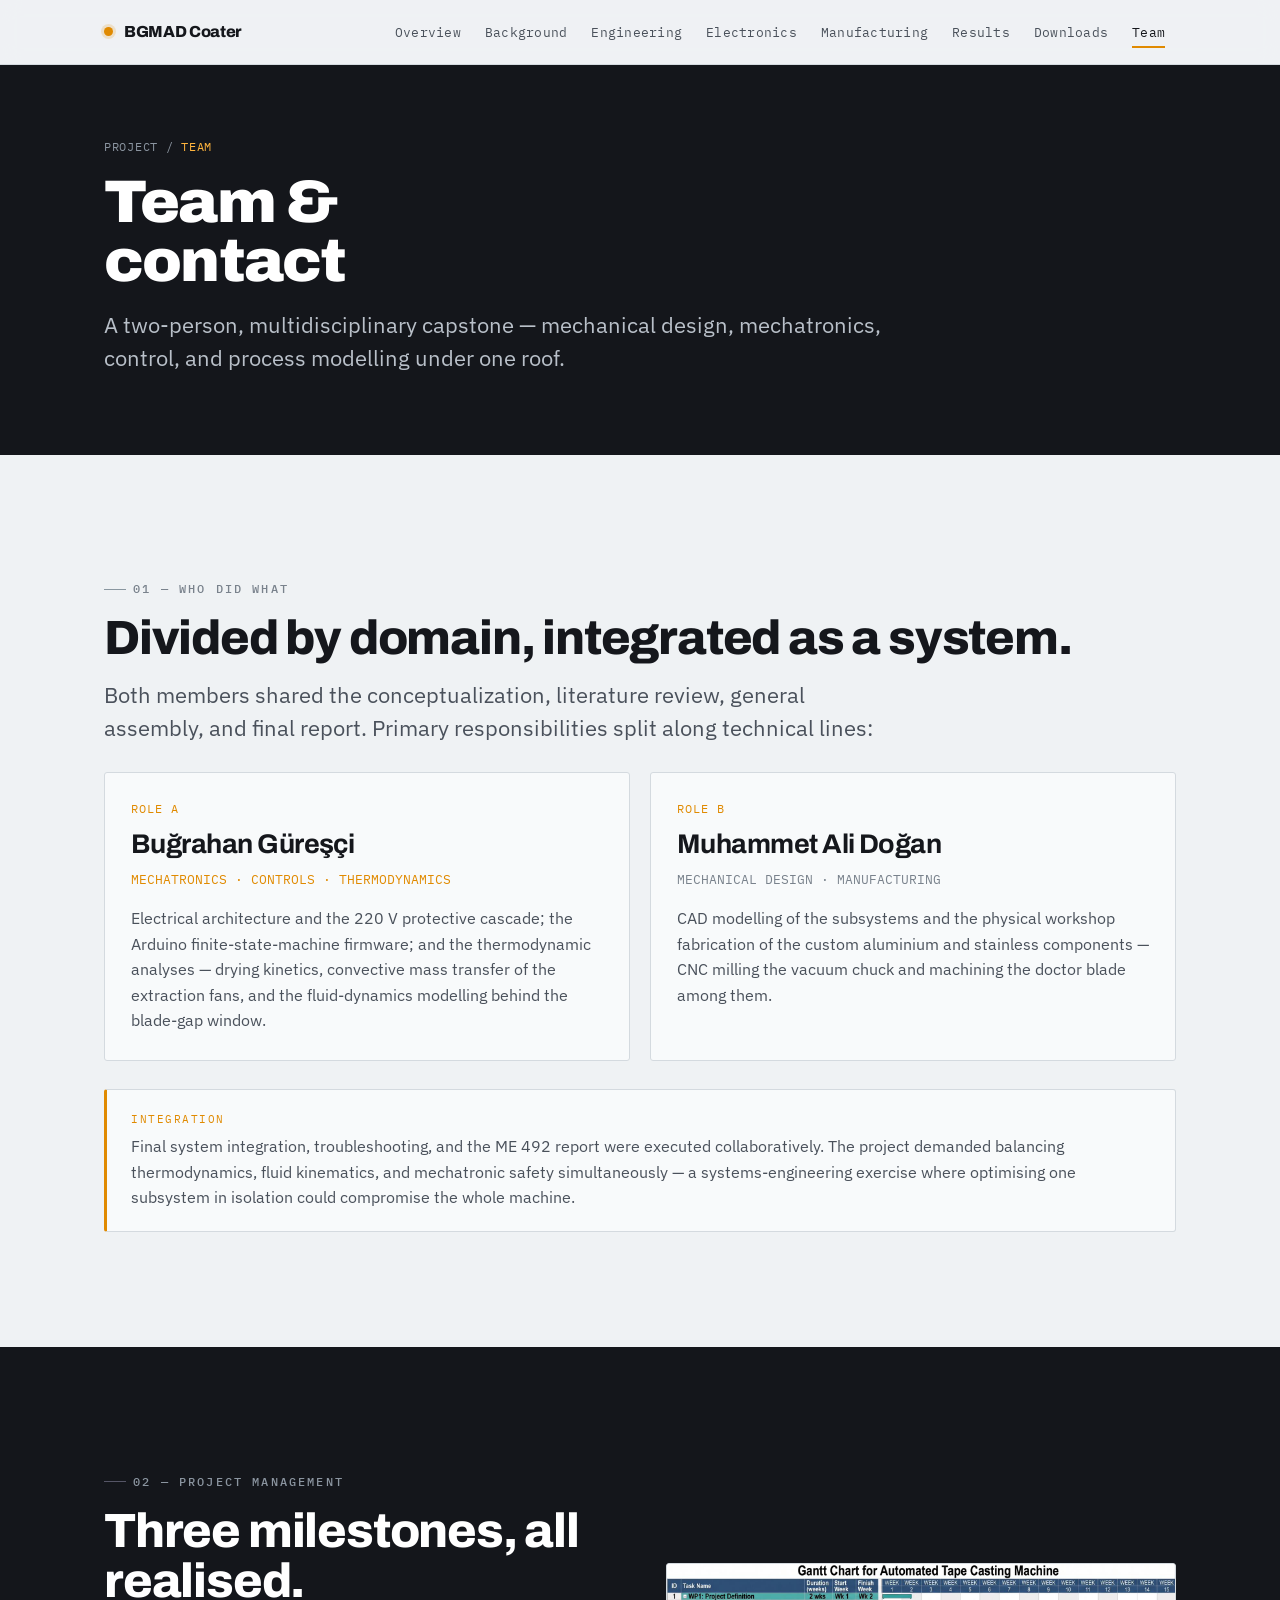
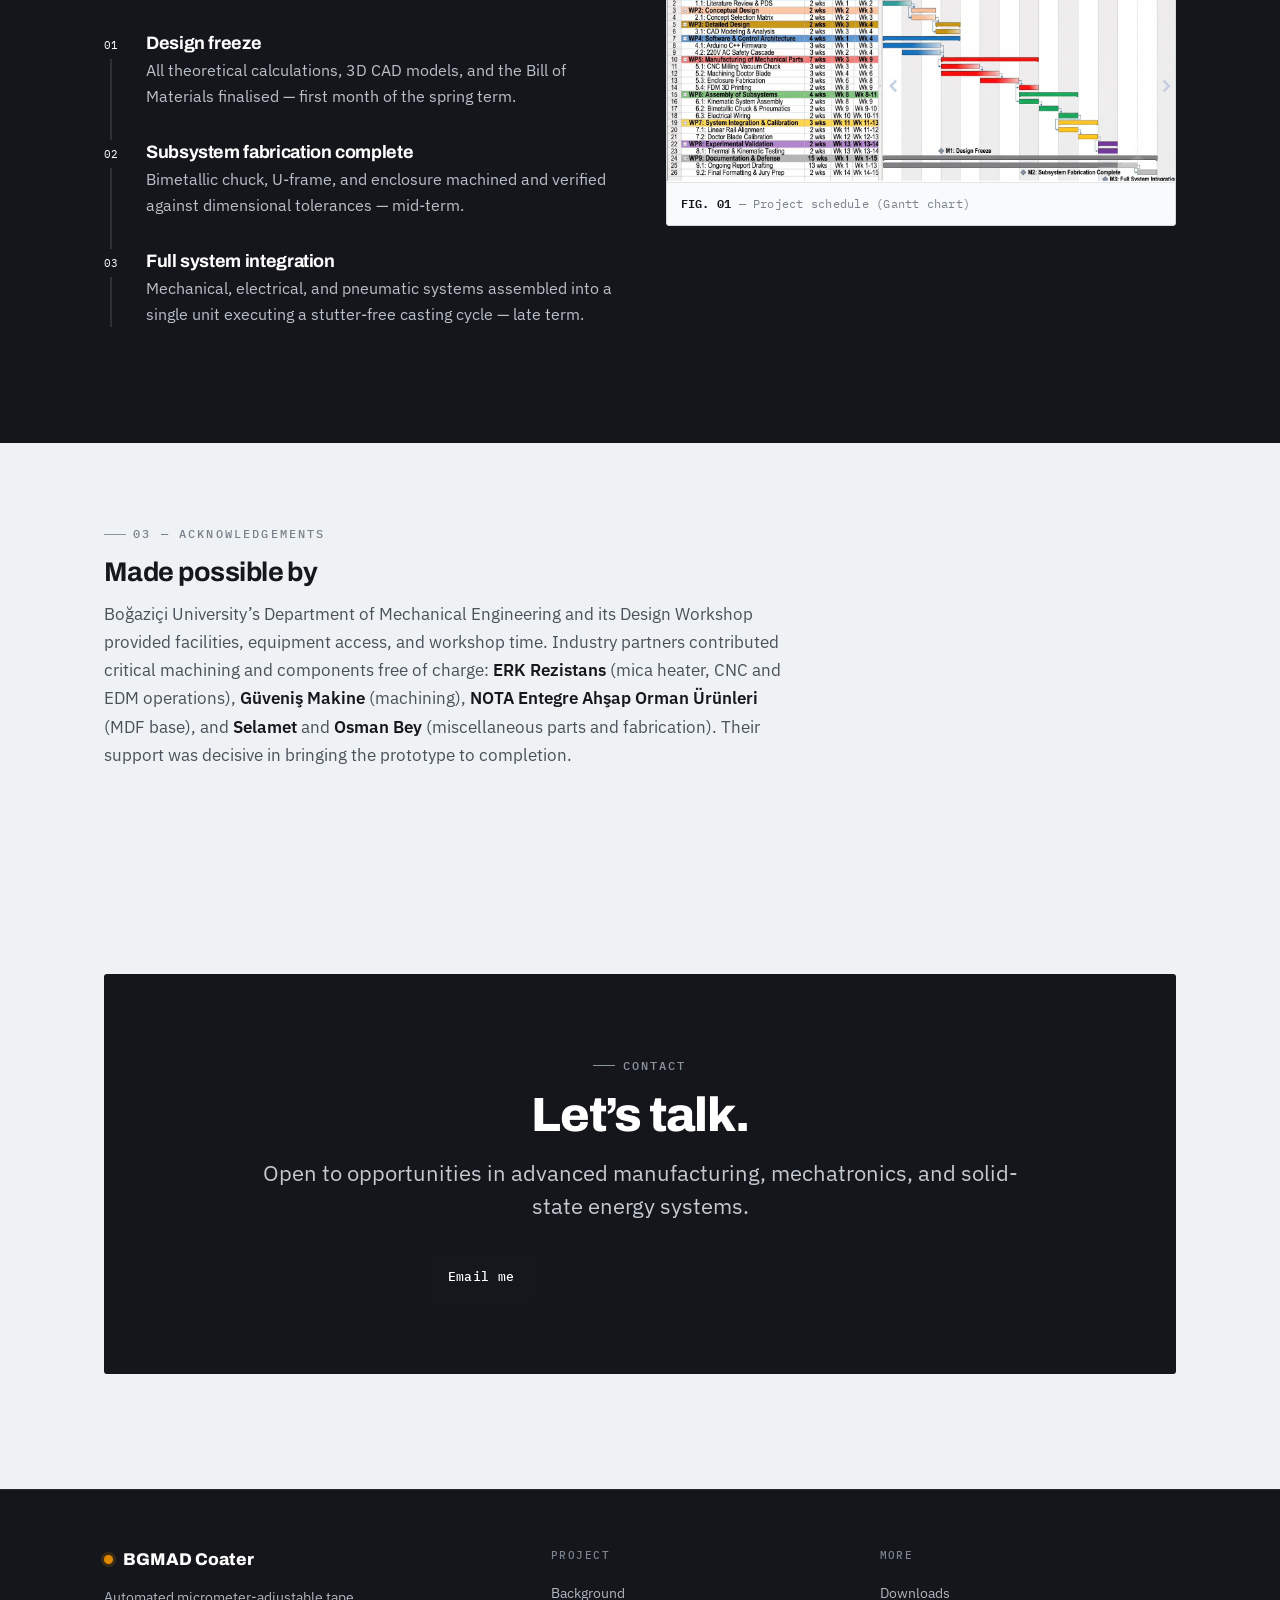
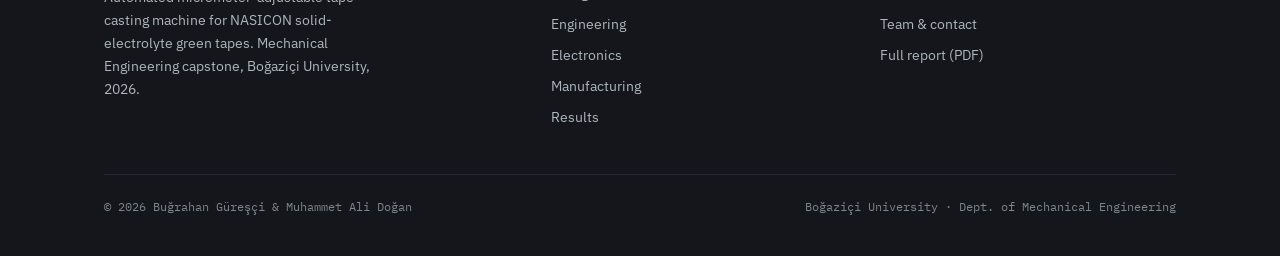
==== about.html @ f6181ac0 "Add files via upload" ====
<!DOCTYPE html>
<html lang="en">
<head>
<meta charset="UTF-8">
<meta name="viewport" content="width=device-width,initial-scale=1">
<title>Team &amp; Contact — BGMAD Tape Casting Machine</title>
<meta name="description" content="The team behind the automated tape casting machine, individual contributions, project management, acknowledgements, and contact details.">
<link rel="icon" type="image/png" href="favicon.png">
<link rel="stylesheet" href="style.css">
</head>
<body>

<header class="masthead">
  <div class="masthead__in">
    <a class="brand" href="index.html"><span class="brand__tag"></span>BGMAD&nbsp;Coater</a>
    <button class="navtoggle" aria-label="Menu" onclick="document.getElementById('nav').classList.toggle('open')">≡</button>
    <nav class="nav" id="nav">
      <a href="index.html">Overview</a>
      <a href="background.html">Background</a>
      <a href="engineering.html">Engineering</a>
      <a href="electronics.html">Electronics</a>
      <a href="manufacturing.html">Manufacturing</a>
      <a href="results.html">Results</a>
      <a href="resources.html">Downloads</a>
      <a href="about.html" class="active">Team</a>
    </nav>
  </div>
</header>

<section class="pagehead">
  <div class="wrap">
    <div class="crumb">PROJECT / <span class="signal">TEAM</span></div>
    <h1 class="display">Team &amp;<br>contact</h1>
    <p class="lead">A two-person, multidisciplinary capstone — mechanical design, mechatronics, control, and process modelling under one roof.</p>
  </div>
</section>

<!-- ROLES -->
<section class="section">
  <div class="wrap">
    <span class="eyebrow">01 — Who did what</span>
    <h2 class="mt-s">Divided by domain, integrated as a system.</h2>
    <p class="lead mt-s">Both members shared the conceptualization, literature review, general assembly, and final report. Primary responsibilities split along technical lines:</p>
    <div class="grid grid-2 mt-m">
      <div class="card">
        <span class="card__idx">ROLE A</span>
        <h3>Buğrahan Güreşçi</h3>
        <p class="mono" style="font-size:13px;color:var(--signal);margin:0 0 6px">MECHATRONICS · CONTROLS · THERMODYNAMICS</p>
        <p>Electrical architecture and the 220 V protective cascade; the Arduino finite-state-machine firmware; and the thermodynamic analyses — drying kinetics, convective mass transfer of the extraction fans, and the fluid-dynamics modelling behind the blade-gap window.</p>
      </div>
      <div class="card">
        <span class="card__idx">ROLE B</span>
        <h3>Muhammet Ali Doğan</h3>
        <p class="mono" style="font-size:13px;color:var(--ink-3);margin:0 0 6px">MECHANICAL DESIGN · MANUFACTURING</p>
        <p>CAD modelling of the subsystems and the physical workshop fabrication of the custom aluminium and stainless components — CNC milling the vacuum chuck and machining the doctor blade among them.</p>
      </div>
    </div>
    <div class="callout mt-m">
      <div class="callout__k">Integration</div>
      <p>Final system integration, troubleshooting, and the ME 492 report were executed collaboratively. The project demanded balancing thermodynamics, fluid kinematics, and mechatronic safety simultaneously — a systems-engineering exercise where optimising one subsystem in isolation could compromise the whole machine.</p>
    </div>
  </div>
</section>

<!-- PROJECT MANAGEMENT -->
<section class="section dark">
  <div class="wrap">
    <div class="split">
      <div>
        <span class="eyebrow">02 — Project management</span>
        <h2 class="mt-s" style="color:#fff">Three milestones, all realised.</h2>
        <div class="steps mt-m" style="border-color:var(--line-d)">
          <div class="step">
            <h4 style="color:#fff">Design freeze</h4>
            <p style="color:#B9C0C9">All theoretical calculations, 3D CAD models, and the Bill of Materials finalised — first month of the spring term.</p>
          </div>
          <div class="step">
            <h4 style="color:#fff">Subsystem fabrication complete</h4>
            <p style="color:#B9C0C9">Bimetallic chuck, U-frame, and enclosure machined and verified against dimensional tolerances — mid-term.</p>
          </div>
          <div class="step">
            <h4 style="color:#fff">Full system integration</h4>
            <p style="color:#B9C0C9">Mechanical, electrical, and pneumatic systems assembled into a single unit executing a stutter-free casting cycle — late term.</p>
          </div>
        </div>
      </div>
      <div class="figure">
        <img src="Gant_chart.png" alt="Project Gantt chart">
        <div class="figure__cap"><b>FIG. 01</b> — Project schedule (Gantt chart)</div>
      </div>
    </div>
  </div>
</section>

<!-- ACKNOWLEDGEMENTS -->
<section class="section--tight">
  <div class="wrap">
    <span class="eyebrow">03 — Acknowledgements</span>
    <h3 class="mt-s">Made possible by</h3>
    <div class="prose mt-s">
      <p>Boğaziçi University’s Department of Mechanical Engineering and its Design Workshop provided facilities, equipment access, and workshop time. Industry partners contributed critical machining and components free of charge: <strong>ERK Rezistans</strong> (mica heater, CNC and EDM operations), <strong>Güveniş Makine</strong> (machining), <strong>NOTA Entegre Ahşap Orman Ürünleri</strong> (MDF base), and <strong>Selamet</strong> and <strong>Osman Bey</strong> (miscellaneous parts and fabrication). Their support was decisive in bringing the prototype to completion.</p>
    </div>
  </div>
</section>

<!-- CONTACT -->
<section class="section">
  <div class="wrap">
    <div class="cta">
      <span class="eyebrow" style="justify-content:center;color:#8B95A0">Contact</span>
      <h2 class="mt-s">Let’s talk.</h2>
      <p class="lead">Open to opportunities in advanced manufacturing, mechatronics, and solid-state energy systems.</p>
      <!-- REPLACE the href values below with your real email, LinkedIn and CV link. -->
      <div class="btnrow">
        <a class="btn" href="mailto:your.email@example.com">Email me</a>
        <a class="btn btn--ghost" href="#" target="_blank" rel="noopener">LinkedIn</a>
        <a class="btn btn--ghost" href="#" target="_blank" rel="noopener">Download CV (PDF)</a>
      </div>
    </div>
  </div>
</section>

<footer class="foot">
  <div class="wrap">
    <div class="foot__grid">
      <div>
        <div class="foot__brand"><span class="brand__tag"></span>BGMAD Coater</div>
        <p style="max-width:34ch;margin:0">Automated micrometer-adjustable tape casting machine for NASICON solid-electrolyte green tapes. Mechanical Engineering capstone, Boğaziçi University, 2026.</p>
      </div>
      <div>
        <h5>Project</h5>
        <a href="background.html">Background</a>
        <a href="engineering.html">Engineering</a>
        <a href="electronics.html">Electronics</a>
        <a href="manufacturing.html">Manufacturing</a>
        <a href="results.html">Results</a>
      </div>
      <div>
        <h5>More</h5>
        <a href="resources.html">Downloads</a>
        <a href="about.html">Team &amp; contact</a>
        <a href="ME492_Report_Group17.pdf" target="_blank" rel="noopener">Full report (PDF)</a>
      </div>
    </div>
    <div class="foot__bar">
      <span>© 2026 Buğrahan Güreşçi &amp; Muhammet Ali Doğan</span>
      <span>Boğaziçi University · Dept. of Mechanical Engineering</span>
    </div>
  </div>
</footer>

</body>
</html>
---- style.css ----
/* =========================================================================
   BGMAD Tape Casting Machine — portfolio site
   Design identity: precision-instrument / metrology
   Graphite + technical white, engineering dimension-line annotation system,
   single amber "readout" signal reserved for live measurement values.
   ========================================================================= */

/* ---- Fonts ------------------------------------------------------------- */
@import url('https://fonts.googleapis.com/css2?family=Archivo:wght@400;500;600;700;800;900&family=IBM+Plex+Mono:wght@400;500;600&family=IBM+Plex+Sans:wght@400;500;600;700&display=swap');

/* ---- Tokens ------------------------------------------------------------ */
:root{
  --paper:#EFF2F4;
  --paper-2:#F8FAFB;
  --ink:#15171C;
  --ink-2:#4A515B;
  --ink-3:#79828C;
  --panel:#14161B;
  --panel-2:#1B1E25;
  --panel-3:#242833;
  --line:#D4DADF;
  --line-2:#E2E7EA;
  --line-d:rgba(255,255,255,.11);
  --line-d2:rgba(255,255,255,.06);
  --steel:#8A97A0;
  --signal:#E08A00;      /* amber readout on light */
  --signal-d:#FFB43D;    /* amber readout on dark  */
  --ok:#2F8F5B;

  --maxw:1200px;
  --gut:clamp(20px,5vw,64px);

  --f-display:'Archivo',system-ui,sans-serif;
  --f-body:'IBM Plex Sans',system-ui,sans-serif;
  --f-mono:'IBM Plex Mono',ui-monospace,monospace;

  --r:3px;               /* deliberately tight radius — instrument, not app */
}

*{box-sizing:border-box}
html{scroll-behavior:smooth}
body{
  margin:0;background:var(--paper);color:var(--ink);
  font-family:var(--f-body);font-size:17px;line-height:1.65;
  -webkit-font-smoothing:antialiased;text-rendering:optimizeLegibility;
}
img{max-width:100%;display:block}
a{color:inherit;text-decoration:none}

/* ---- Layout helpers ---------------------------------------------------- */
.wrap{max-width:var(--maxw);margin:0 auto;padding:0 var(--gut)}
.section{padding:clamp(56px,9vw,120px) 0}
.section--tight{padding:clamp(40px,6vw,72px) 0}
.dark{background:var(--panel);color:#EDEFF2}
.dark .lead,.dark p{color:#C3C9D1}

/* ---- Mono utility bits ------------------------------------------------- */
.mono{font-family:var(--f-mono)}
.eyebrow{
  font-family:var(--f-mono);font-size:12px;font-weight:500;
  letter-spacing:.18em;text-transform:uppercase;color:var(--ink-3);
  display:inline-flex;align-items:center;gap:.6em;
}
.eyebrow::before{
  content:"";width:22px;height:1px;background:var(--steel);display:inline-block;
}
.dark .eyebrow{color:#8B95A0}
.dark .eyebrow::before{background:#556}
.signal{color:var(--signal)}
.dark .signal{color:var(--signal-d)}

/* ---- Type scale -------------------------------------------------------- */
h1,h2,h3,h4{font-family:var(--f-display);font-weight:800;line-height:1.05;
  letter-spacing:-.02em;margin:0}
.display{
  font-family:var(--f-display);font-weight:900;
  font-size:clamp(40px,7.2vw,88px);line-height:.98;letter-spacing:-.03em;
}
h2{font-size:clamp(28px,4.2vw,48px);letter-spacing:-.025em}
h3{font-size:clamp(20px,2.4vw,27px);font-weight:700;letter-spacing:-.02em}
h4{font-size:18px;font-weight:700}
.lead{font-size:clamp(18px,2.1vw,22px);line-height:1.5;color:var(--ink-2);
  font-weight:400;max-width:60ch}
p{margin:0 0 1.1em}
.prose{max-width:68ch}
.prose p{color:var(--ink-2)}
.prose strong{color:var(--ink);font-weight:600}

/* ---- Header ------------------------------------------------------------ */
.masthead{position:sticky;top:0;z-index:50;background:rgba(239,242,244,.86);
  backdrop-filter:blur(10px);border-bottom:1px solid var(--line)}
.masthead__in{display:flex;align-items:center;gap:24px;
  height:64px;max-width:var(--maxw);margin:0 auto;padding:0 var(--gut)}
.brand{display:flex;align-items:center;gap:11px;font-family:var(--f-display);
  font-weight:800;letter-spacing:-.02em;font-size:16px;white-space:nowrap}
.brand__tag{width:9px;height:9px;background:var(--signal);border-radius:50%;
  box-shadow:0 0 0 3px rgba(224,138,0,.18)}
.nav{display:flex;gap:2px;margin-left:auto;flex-wrap:wrap}
.nav a{font-family:var(--f-mono);font-size:12.5px;letter-spacing:.02em;
  color:var(--ink-2);padding:8px 11px;border-radius:var(--r);position:relative}
.nav a:hover{color:var(--ink);background:rgba(0,0,0,.04)}
.nav a.active{color:var(--ink)}
.nav a.active::after{content:"";position:absolute;left:11px;right:11px;bottom:2px;
  height:2px;background:var(--signal)}
.navtoggle{display:none;margin-left:auto;background:none;border:1px solid var(--line);
  border-radius:var(--r);width:40px;height:38px;cursor:pointer;color:var(--ink);
  font-size:18px;align-items:center;justify-content:center}

/* ---- Buttons ----------------------------------------------------------- */
.btn{display:inline-flex;align-items:center;gap:.6em;font-family:var(--f-mono);
  font-size:13px;font-weight:500;letter-spacing:.03em;padding:13px 20px;
  border-radius:var(--r);border:1px solid var(--ink);background:var(--ink);
  color:#fff;cursor:pointer;transition:transform .12s ease,background .2s}
.btn:hover{background:#000;transform:translateY(-1px)}
.btn--ghost{background:transparent;color:var(--ink)}
.btn--ghost:hover{background:rgba(0,0,0,.05)}
.dark .btn{background:#fff;color:var(--ink);border-color:#fff}
.dark .btn:hover{background:#e9edf0}
.dark .btn--ghost{background:transparent;color:#fff;border-color:var(--line-d)}
.dark .btn--ghost:hover{background:rgba(255,255,255,.08)}
.btn__arrow{font-size:15px;transition:transform .15s}
.btn:hover .btn__arrow{transform:translateX(3px)}
.btnrow{display:flex;gap:12px;flex-wrap:wrap;align-items:center}

/* ---- Hero -------------------------------------------------------------- */
.hero{background:var(--panel);color:#EDEFF2;position:relative;overflow:hidden;
  border-bottom:1px solid var(--panel-3)}
.hero__grid{position:absolute;inset:0;opacity:.5;pointer-events:none;
  background-image:
    linear-gradient(var(--line-d2) 1px,transparent 1px),
    linear-gradient(90deg,var(--line-d2) 1px,transparent 1px);
  background-size:44px 44px;
  mask-image:radial-gradient(120% 90% at 78% 15%,#000 30%,transparent 80%)}
.hero__in{position:relative;max-width:var(--maxw);margin:0 auto;
  padding:clamp(48px,8vw,96px) var(--gut) clamp(40px,6vw,72px);
  display:grid;grid-template-columns:1.15fr .85fr;gap:clamp(24px,4vw,56px);
  align-items:center}
.hero__eyebrow{color:#8B95A0}
.hero h1{color:#fff;margin:18px 0 0}
.hero__sub{font-family:var(--f-mono);color:var(--signal-d);font-size:14px;
  letter-spacing:.04em;margin-top:14px}
.hero .lead{color:#B9C0C9;margin:22px 0 28px}
.hero__figure{position:relative;border:1px solid var(--line-d);border-radius:var(--r);
  overflow:hidden;background:#0f1116}
.hero__figure img{width:100%;height:100%;object-fit:cover;aspect-ratio:4/3}
.hero__figcap{position:absolute;left:0;bottom:0;right:0;
  font-family:var(--f-mono);font-size:11px;letter-spacing:.05em;color:#cfd4da;
  background:linear-gradient(transparent,rgba(10,11,14,.82));
  padding:26px 14px 10px}

/* ---- Spec strip (data plate) ------------------------------------------ */
.specplate{border-top:1px solid var(--panel-3);background:var(--panel-2)}
.specplate__in{max-width:var(--maxw);margin:0 auto;padding:0 var(--gut);
  display:grid;grid-template-columns:repeat(4,1fr)}
.spec{padding:26px 22px;border-left:1px solid var(--line-d)}
.spec:first-child{border-left:none;padding-left:0}
.specplate__in .spec:last-child{padding-right:0}
.spec__k{font-family:var(--f-mono);font-size:11px;letter-spacing:.14em;
  text-transform:uppercase;color:#8B95A0;margin-bottom:9px}
.spec__v{font-family:var(--f-display);font-weight:800;font-size:clamp(22px,2.6vw,30px);
  color:#fff;line-height:1;letter-spacing:-.02em}
.spec__v em{font-style:normal;color:var(--signal-d)}
.spec__u{font-family:var(--f-mono);font-size:12px;color:#9aa3ad;margin-left:3px}

/* ---- Section head ------------------------------------------------------ */
.shead{margin-bottom:clamp(30px,4vw,52px);max-width:72ch}
.shead h2{margin:14px 0 0}
.shead .lead{margin-top:16px}

/* ---- Dimension figure (key number, engineering annotation) ------------ */
.dimset{display:grid;grid-template-columns:repeat(auto-fit,minmax(180px,1fr));
  gap:0;border:1px solid var(--line);border-radius:var(--r);overflow:hidden;
  background:var(--paper-2)}
.dim{padding:24px 22px;border-left:1px solid var(--line)}
.dim:first-child{border-left:none}
.dim__label{font-family:var(--f-mono);font-size:11px;letter-spacing:.13em;
  text-transform:uppercase;color:var(--ink-3);margin-bottom:12px;
  display:flex;align-items:center;gap:7px}
.dim__label::before{content:"";width:6px;height:6px;border:1px solid var(--steel);
  transform:rotate(45deg)}
.dim__val{font-family:var(--f-display);font-weight:800;font-size:clamp(26px,3vw,34px);
  line-height:1;letter-spacing:-.02em}
.dim__val .u{font-family:var(--f-mono);font-size:14px;font-weight:500;
  color:var(--ink-3);margin-left:4px;letter-spacing:0}
.dim__val.is-signal{color:var(--signal)}
.dim__note{font-size:14px;color:var(--ink-2);margin-top:9px;line-height:1.45}

/* ---- Cards / grid ------------------------------------------------------ */
.grid{display:grid;gap:20px}
.grid-2{grid-template-columns:repeat(2,1fr)}
.grid-3{grid-template-columns:repeat(3,1fr)}
.grid-4{grid-template-columns:repeat(4,1fr)}
.card{background:var(--paper-2);border:1px solid var(--line);border-radius:var(--r);
  padding:26px;display:flex;flex-direction:column;gap:10px}
.card__idx{font-family:var(--f-mono);font-size:12px;color:var(--signal);
  letter-spacing:.08em}
.card h3{margin-top:2px}
.card p{color:var(--ink-2);font-size:15.5px;margin:0}
.card--link{transition:border-color .18s,transform .18s}
.card--link:hover{border-color:var(--ink);transform:translateY(-2px)}
.card__more{margin-top:auto;font-family:var(--f-mono);font-size:12.5px;
  color:var(--ink);display:inline-flex;gap:.5em;align-items:center}
.card--link:hover .card__more{color:var(--signal)}

/* ---- Feature split (image + text) ------------------------------------- */
.split{display:grid;grid-template-columns:1fr 1fr;gap:clamp(28px,4vw,56px);
  align-items:center}
.split--rev .split__media{order:2}
.split__media{border:1px solid var(--line);border-radius:var(--r);overflow:hidden;
  background:var(--paper-2)}
.split__media img{width:100%;object-fit:cover}
.figure{border:1px solid var(--line);border-radius:var(--r);overflow:hidden;
  background:var(--paper-2)}
.figure img{width:100%}
.figure__cap{font-family:var(--f-mono);font-size:12px;color:var(--ink-3);
  letter-spacing:.02em;padding:11px 14px;border-top:1px solid var(--line-2);
  background:var(--paper-2)}
.figure__cap b{color:var(--ink);font-weight:600}

/* ---- Data list / spec table ------------------------------------------- */
.speclist{border-top:1px solid var(--line);margin-top:8px}
.speclist__row{display:grid;grid-template-columns:minmax(160px,1fr) 2fr;gap:20px;
  padding:14px 0;border-bottom:1px solid var(--line);align-items:baseline}
.speclist__k{font-family:var(--f-mono);font-size:13px;color:var(--ink-2);
  letter-spacing:.02em}
.speclist__v{font-size:15.5px;color:var(--ink)}
.speclist__v code{font-family:var(--f-mono);font-size:13.5px;background:rgba(0,0,0,.05);
  padding:2px 6px;border-radius:3px}

/* ---- Table ------------------------------------------------------------- */
.tbl-wrap{overflow-x:auto;border:1px solid var(--line);border-radius:var(--r)}
table.data{width:100%;border-collapse:collapse;font-size:14.5px;min-width:560px}
table.data th,table.data td{padding:12px 16px;text-align:left;
  border-bottom:1px solid var(--line-2)}
table.data thead th{font-family:var(--f-mono);font-size:11.5px;letter-spacing:.08em;
  text-transform:uppercase;color:var(--ink-3);background:var(--paper-2);
  border-bottom:1px solid var(--line)}
table.data td.num,table.data th.num{text-align:right;font-family:var(--f-mono);
  font-variant-numeric:tabular-nums}
table.data tr:last-child td{border-bottom:none}
table.data tr.total td{font-weight:600;background:var(--paper-2);
  border-top:1px solid var(--line)}
table.data .gratis{font-family:var(--f-mono);font-size:12.5px;color:var(--ink-2)}

/* ---- Steps / process timeline ----------------------------------------- */
.steps{counter-reset:step;border-left:2px solid var(--line);margin-left:6px}
.step{position:relative;padding:0 0 34px 34px}
.step::before{counter-increment:step;content:counter(step,decimal-leading-zero);
  position:absolute;left:-15px;top:-3px;width:28px;height:28px;
  background:var(--panel);color:#fff;font-family:var(--f-mono);font-size:11px;
  display:flex;align-items:center;justify-content:center;border-radius:50%}
.step:last-child{padding-bottom:0}
.step h4{margin-bottom:5px}
.step p{color:var(--ink-2);font-size:15.5px;margin:0}

/* ---- Callout ----------------------------------------------------------- */
.callout{border:1px solid var(--line);border-left:3px solid var(--signal);
  border-radius:var(--r);background:var(--paper-2);padding:20px 24px}
.callout__k{font-family:var(--f-mono);font-size:11px;letter-spacing:.14em;
  text-transform:uppercase;color:var(--signal);margin-bottom:6px}
.callout p{margin:0;color:var(--ink-2);font-size:15.5px}

/* ---- Tag / pill -------------------------------------------------------- */
.tags{display:flex;flex-wrap:wrap;gap:8px}
.tag{font-family:var(--f-mono);font-size:12px;letter-spacing:.02em;
  padding:5px 11px;border:1px solid var(--line);border-radius:100px;
  color:var(--ink-2);background:var(--paper-2)}
.dark .tag{border-color:var(--line-d);color:#B9C0C9;background:var(--panel-2)}

/* ---- CTA band ---------------------------------------------------------- */
.cta{background:var(--panel);color:#fff;border-radius:var(--r);
  padding:clamp(40px,6vw,72px);text-align:center;position:relative;overflow:hidden}
.cta h2{color:#fff}
.cta .lead{margin:16px auto 30px;color:#C3C9D1}
.cta .btnrow{justify-content:center}

/* ---- Footer ------------------------------------------------------------ */
.foot{background:var(--panel);color:#AEB6BF;border-top:1px solid var(--panel-3);
  padding:56px 0 40px;font-size:14px}
.foot__grid{display:grid;grid-template-columns:1.4fr 1fr 1fr;gap:32px;
  margin-bottom:40px}
.foot__brand{font-family:var(--f-display);font-weight:800;color:#fff;font-size:17px;
  display:flex;align-items:center;gap:10px;margin-bottom:12px}
.foot h5{font-family:var(--f-mono);font-size:11px;letter-spacing:.13em;
  text-transform:uppercase;color:#7c858f;margin:0 0 14px;font-weight:500}
.foot a{color:#AEB6BF;display:block;padding:4px 0;font-size:14px}
.foot a:hover{color:#fff}
.foot__bar{border-top:1px solid var(--panel-3);padding-top:22px;
  display:flex;justify-content:space-between;gap:16px;flex-wrap:wrap;
  font-family:var(--f-mono);font-size:12px;color:#7c858f}

/* ---- Breadcrumb / page intro ------------------------------------------ */
.pagehead{background:var(--panel);color:#fff;
  padding:clamp(44px,6vw,72px) 0 clamp(36px,5vw,56px)}
.pagehead .crumb{font-family:var(--f-mono);font-size:12px;letter-spacing:.06em;
  color:#8B95A0;margin-bottom:16px}
.pagehead .crumb .signal{color:var(--signal-d)}
.pagehead h1{color:#fff;font-size:clamp(32px,5vw,60px)}
.pagehead .lead{color:#B9C0C9;margin-top:18px}

/* ---- Utilities --------------------------------------------------------- */
.mt-0{margin-top:0}.mt-s{margin-top:14px}.mt-m{margin-top:28px}.mt-l{margin-top:48px}
.center{text-align:center}
.divider{height:1px;background:var(--line);border:none;margin:0}
.muted{color:var(--ink-3)}
.nowrap{white-space:nowrap}

/* ---- Responsive -------------------------------------------------------- */
@media(max-width:900px){
  .hero__in{grid-template-columns:1fr;gap:28px}
  .hero__figure{order:-1}
  .specplate__in{grid-template-columns:repeat(2,1fr)}
  .spec{border-left:none;border-top:1px solid var(--line-d);padding-left:0!important;padding-right:0!important}
  .spec:first-child,.spec:nth-child(2){border-top:none}
  .split,.split--rev .split__media{grid-template-columns:1fr;order:0}
  .grid-3,.grid-4{grid-template-columns:repeat(2,1fr)}
  .foot__grid{grid-template-columns:1fr 1fr}
}
@media(max-width:620px){
  body{font-size:16px}
  .nav{display:none;position:absolute;top:64px;left:0;right:0;flex-direction:column;
    background:var(--paper);border-bottom:1px solid var(--line);padding:8px var(--gut) 16px;gap:0}
  .nav.open{display:flex}
  .nav a{padding:12px 4px;border-bottom:1px solid var(--line-2)}
  .nav a.active::after{display:none}
  .navtoggle{display:flex}
  .grid-2,.grid-3,.grid-4{grid-template-columns:1fr}
  .specplate__in{grid-template-columns:1fr 1fr}
  .foot__grid{grid-template-columns:1fr}
  .speclist__row{grid-template-columns:1fr;gap:4px}
}
@media(prefers-reduced-motion:reduce){
  *{animation:none!important;transition:none!important;scroll-behavior:auto!important}
}
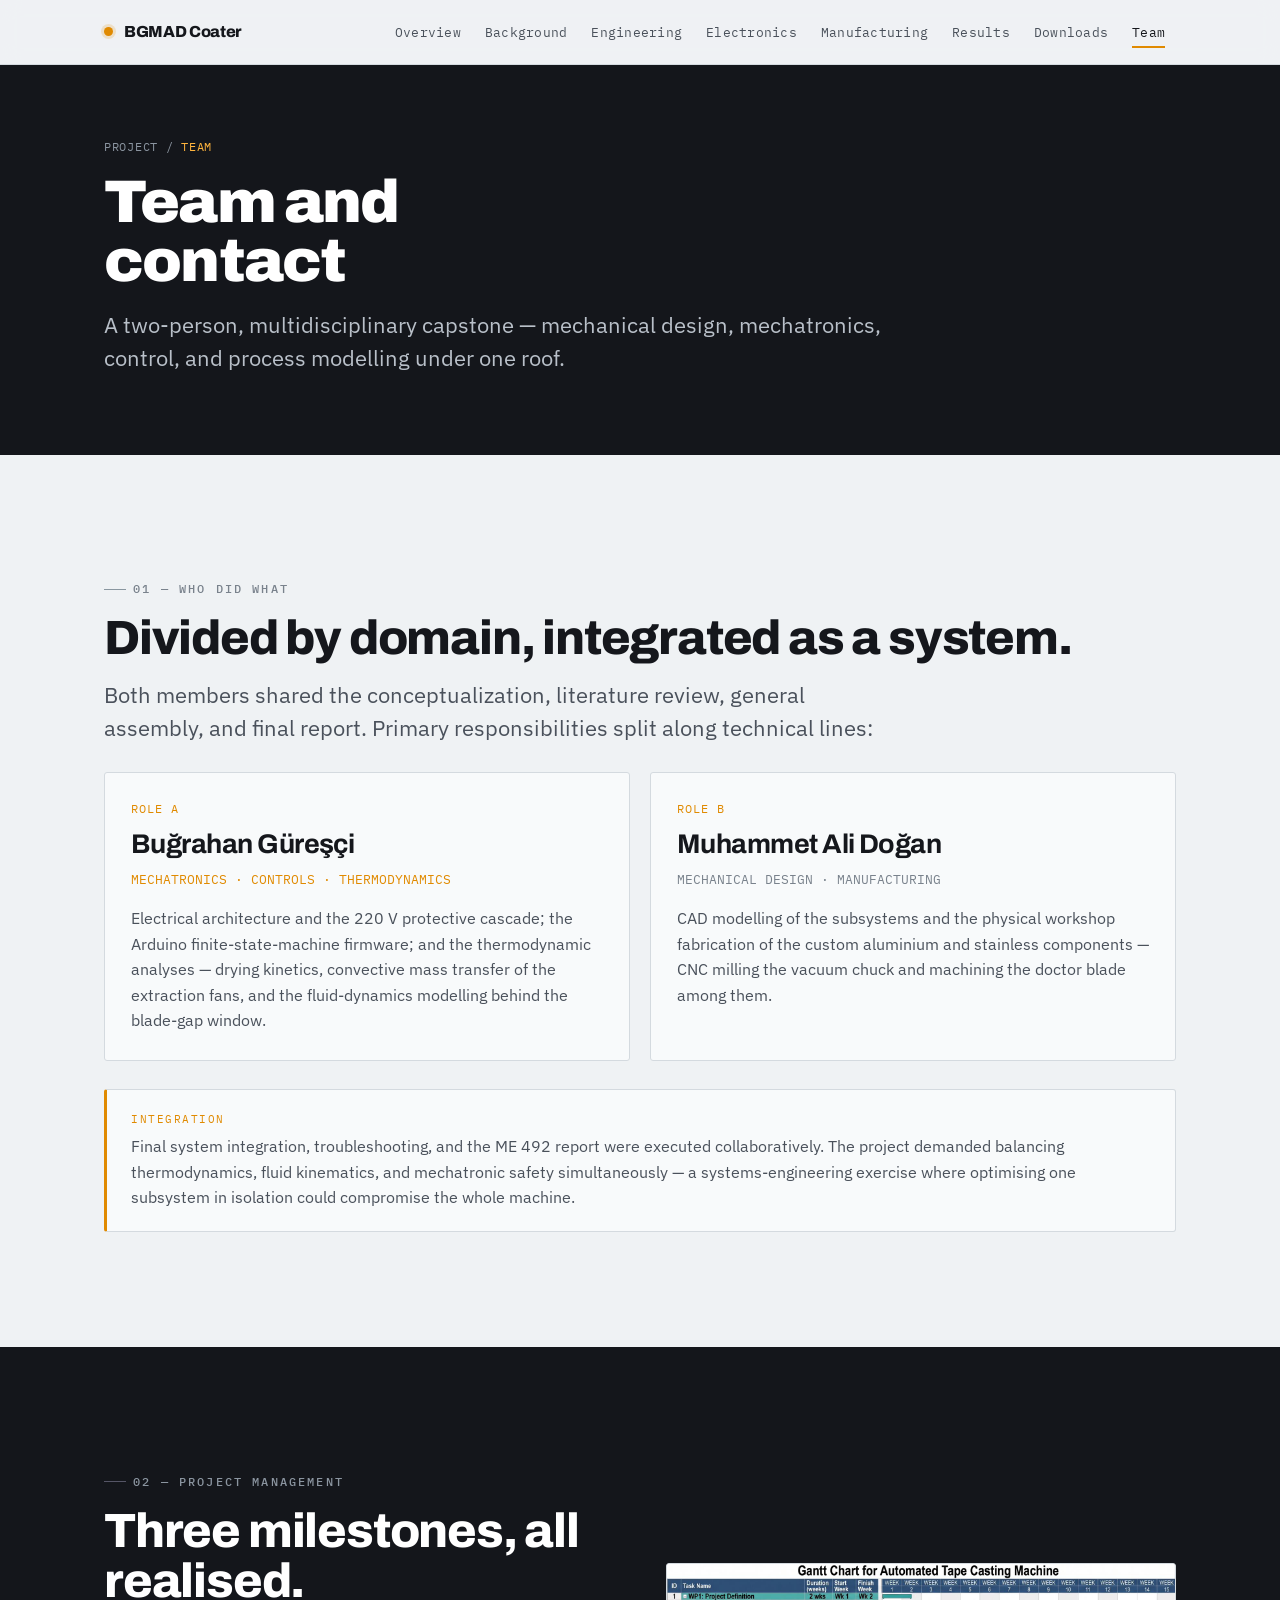
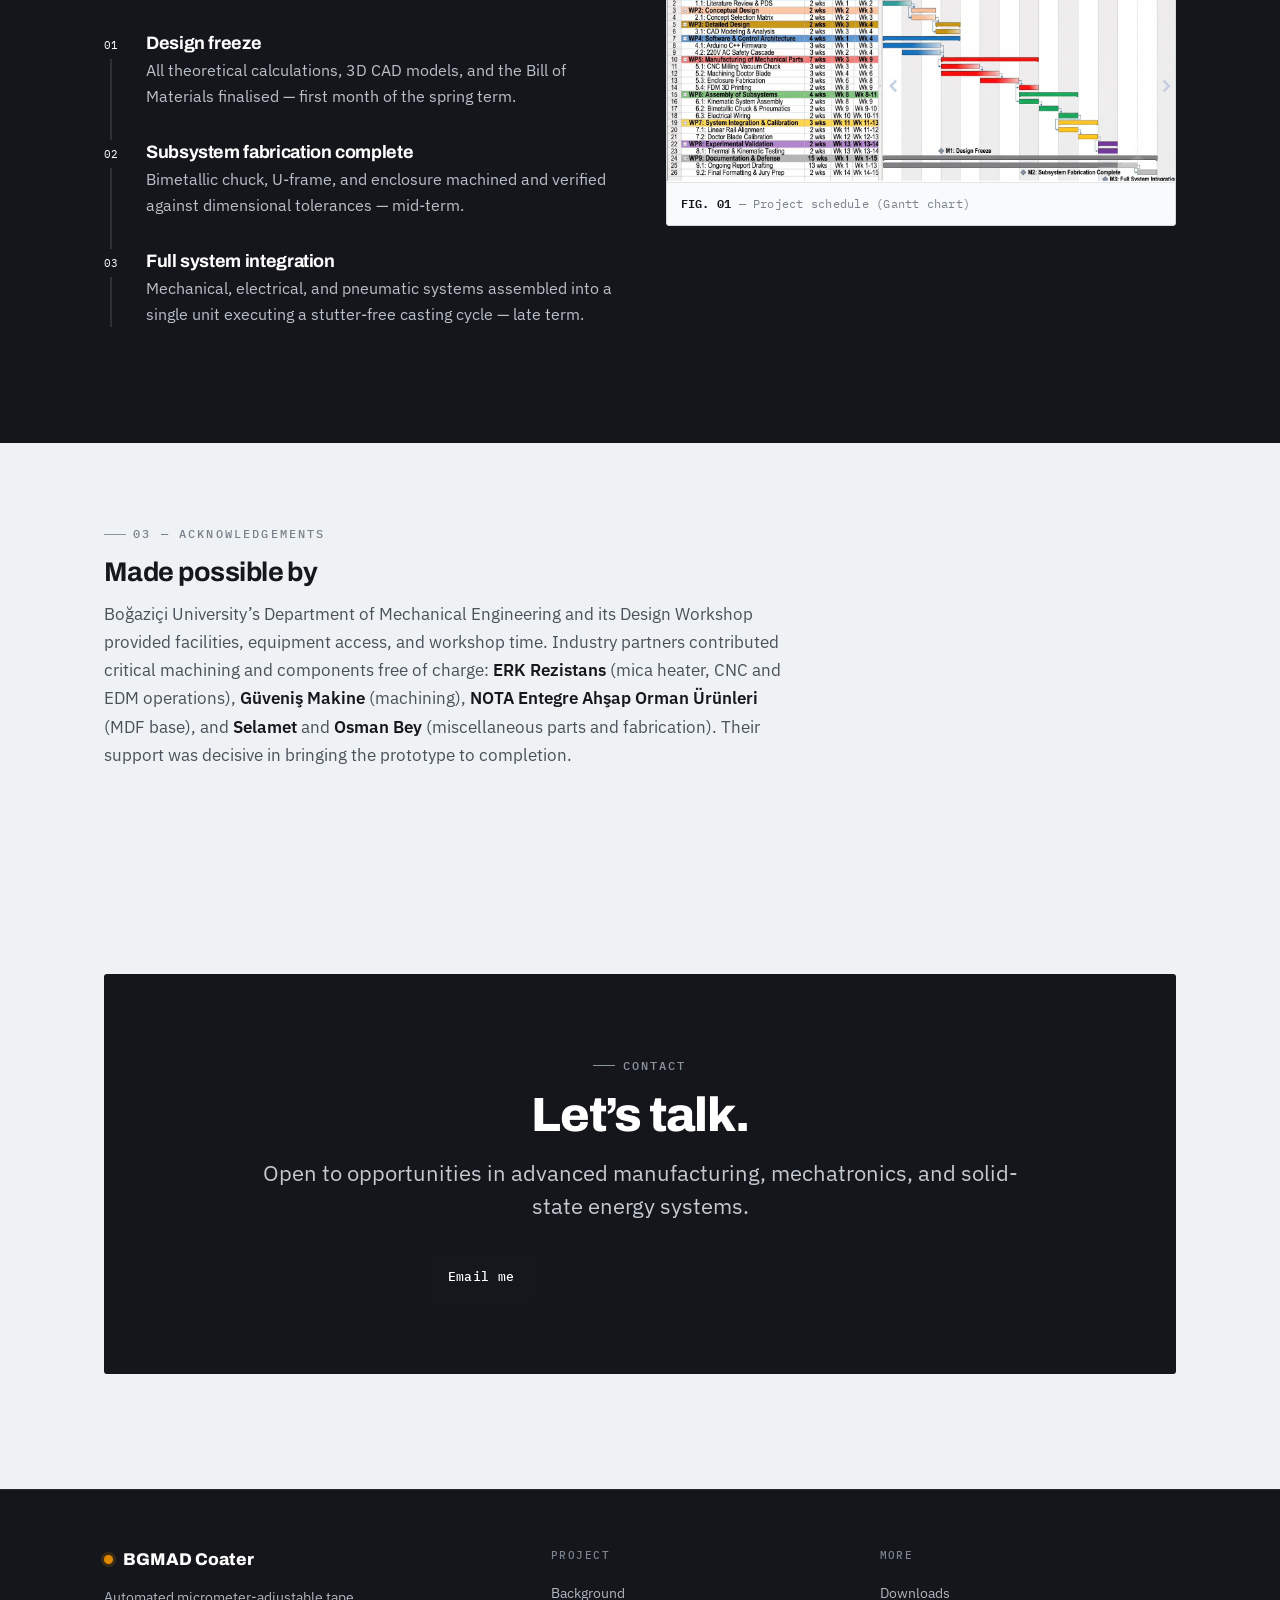
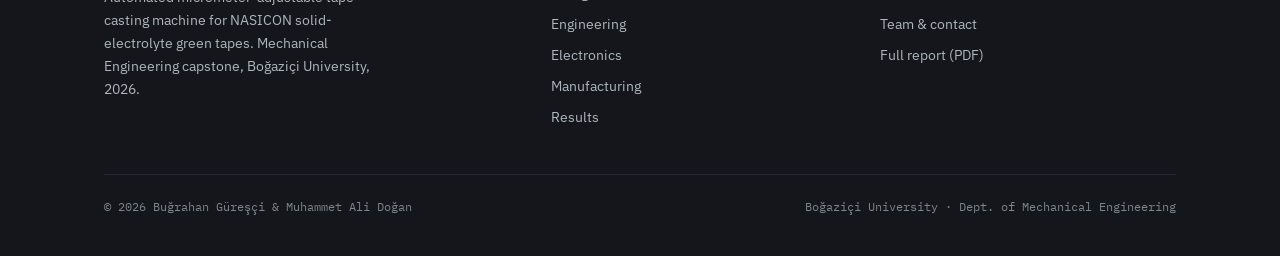
==== commit 1e52fd6b: "Update about.html" ====
--- a/about.html
+++ b/about.html
@@ -30,7 +30,7 @@
 <section class="pagehead">
   <div class="wrap">
     <div class="crumb">PROJECT / <span class="signal">TEAM</span></div>
-    <h1 class="display">Team &amp;<br>contact</h1>
+    <h1 class="display">Team and<br>contact</h1>
     <p class="lead">A two-person, multidisciplinary capstone — mechanical design, mechatronics, control, and process modelling under one roof.</p>
   </div>
 </section>
--- a/style.css
+++ b/style.css
@@ -195,6 +195,7 @@
 .card__idx{font-family:var(--f-mono);font-size:12px;color:var(--signal);
   letter-spacing:.08em}
 .card h3{margin-top:2px}
+.dark .card h3{color:var(--ink)}
 .card p{color:var(--ink-2);font-size:15.5px;margin:0}
 .card--link{transition:border-color .18s,transform .18s}
 .card--link:hover{border-color:var(--ink);transform:translateY(-2px)}
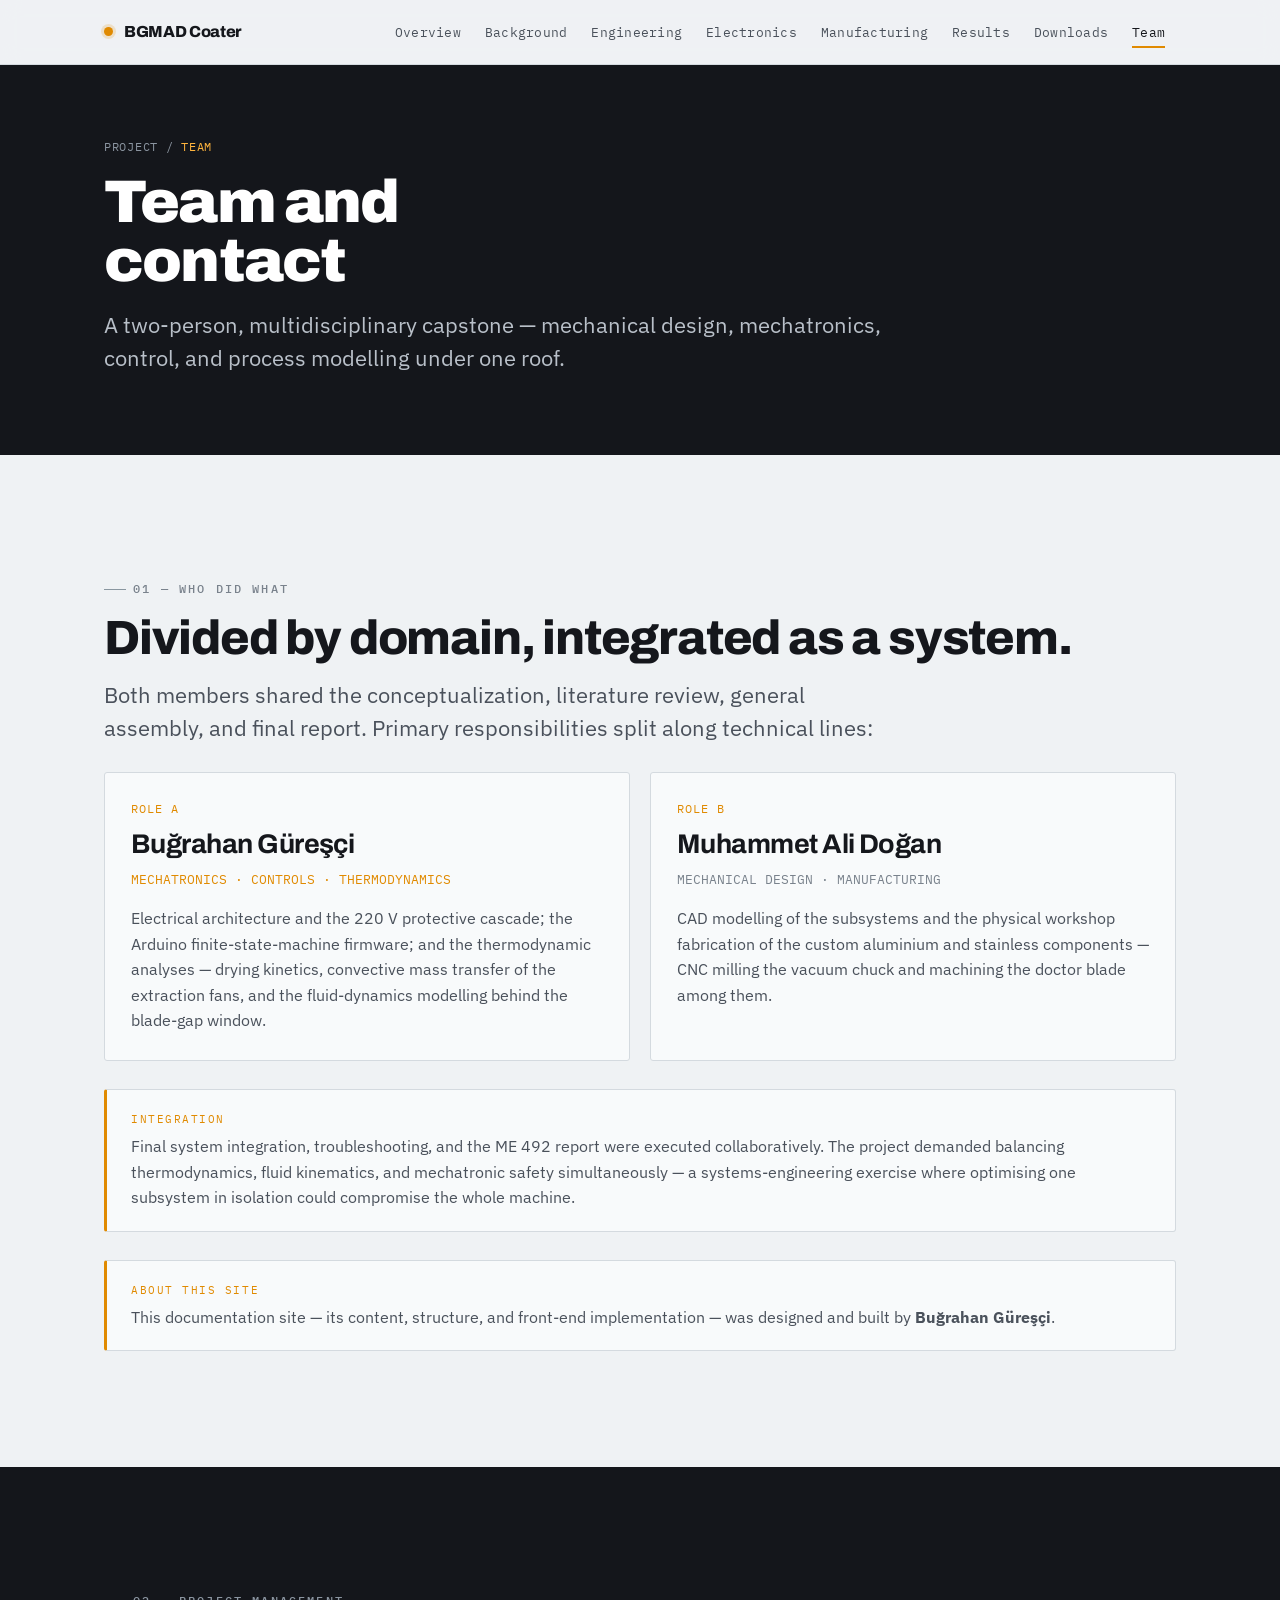
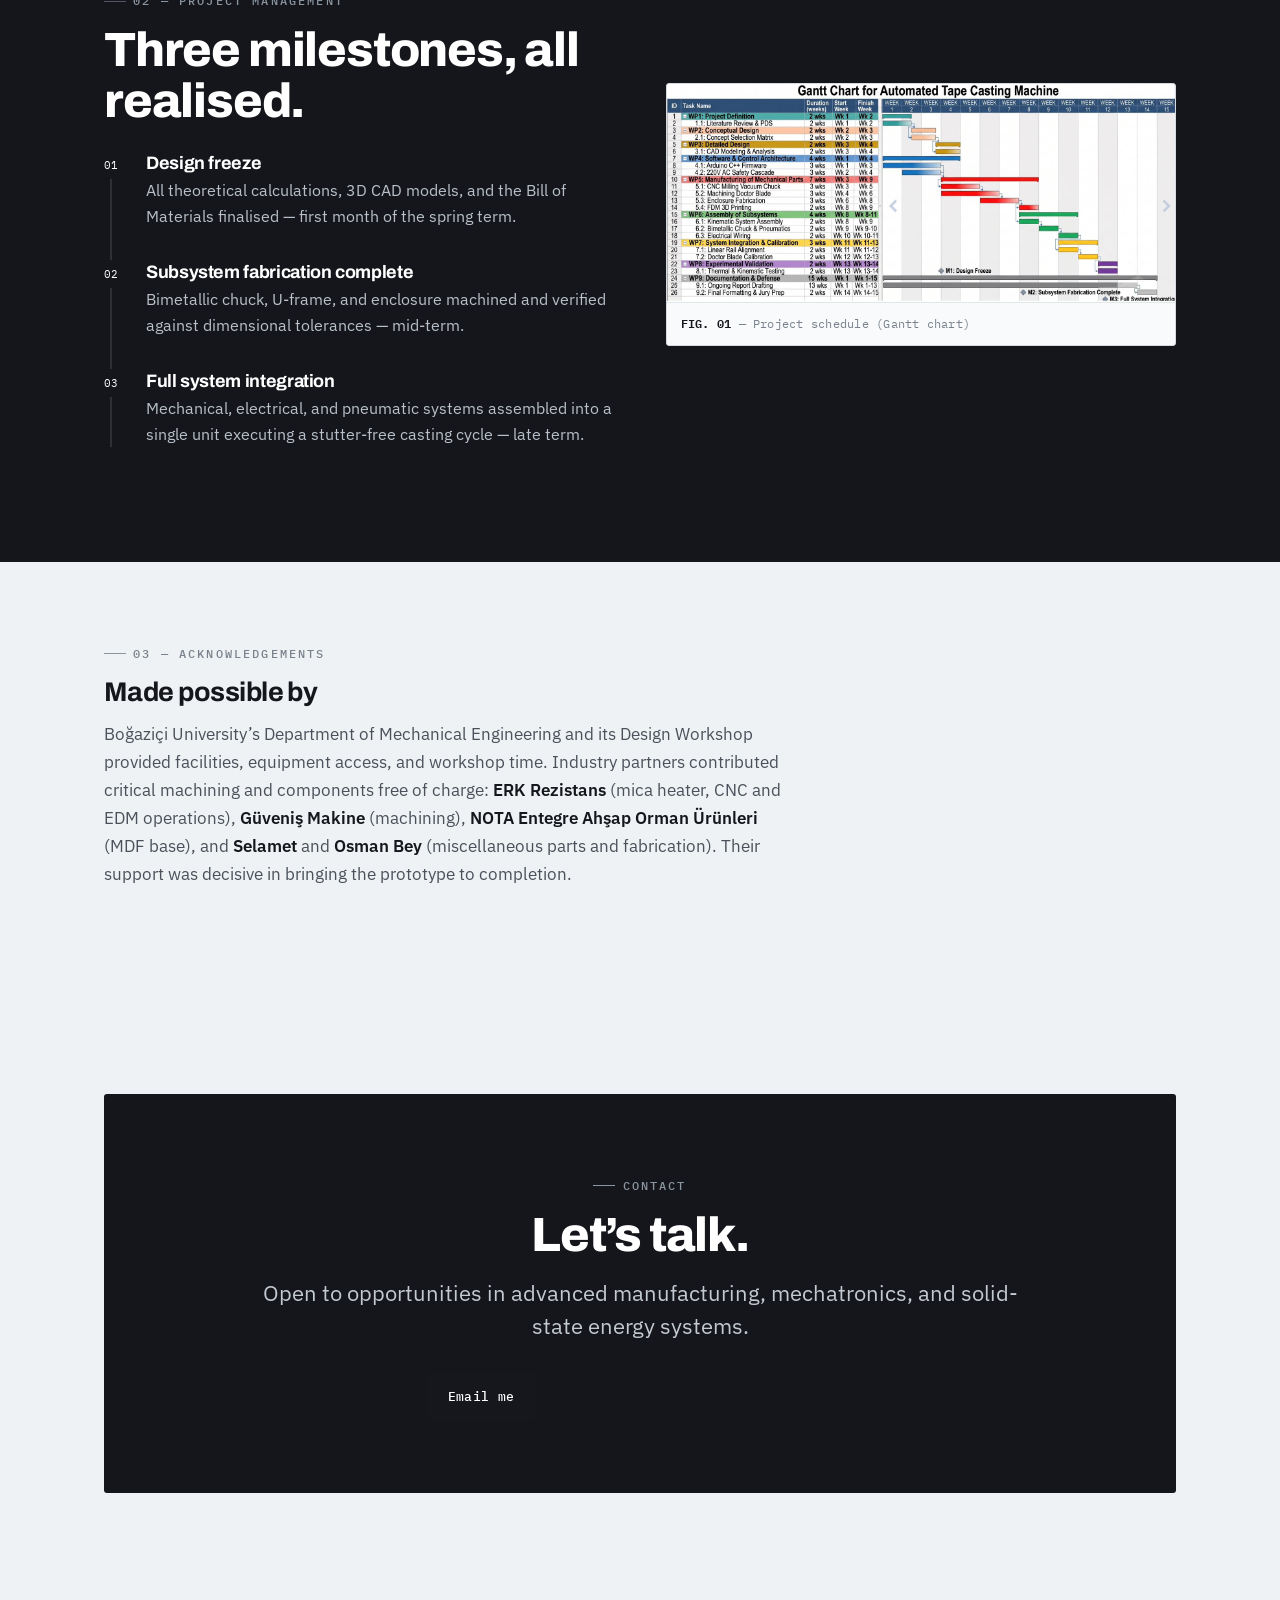
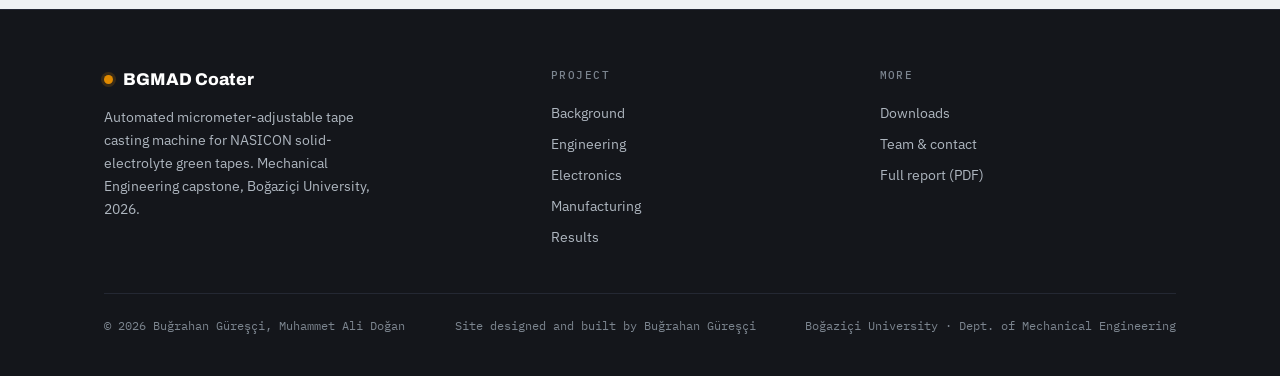
==== commit 121bec4c: "Update about.html" ====
--- a/about.html
+++ b/about.html
@@ -58,6 +58,10 @@
     <div class="callout mt-m">
       <div class="callout__k">Integration</div>
       <p>Final system integration, troubleshooting, and the ME 492 report were executed collaboratively. The project demanded balancing thermodynamics, fluid kinematics, and mechatronic safety simultaneously — a systems-engineering exercise where optimising one subsystem in isolation could compromise the whole machine.</p>
+    </div>
+    <div class="callout mt-m">
+      <div class="callout__k">About this site</div>
+      <p>This documentation site — its content, structure, and front-end implementation — was designed and built by <strong>Buğrahan Güreşçi</strong>.</p>
     </div>
   </div>
 </section>
@@ -143,7 +147,8 @@
       </div>
     </div>
     <div class="foot__bar">
-      <span>© 2026 Buğrahan Güreşçi &amp; Muhammet Ali Doğan</span>
+      <span>© 2026 Buğrahan Güreşçi, Muhammet Ali Doğan</span>
+      <span>Site designed and built by Buğrahan Güreşçi</span>
       <span>Boğaziçi University · Dept. of Mechanical Engineering</span>
     </div>
   </div>
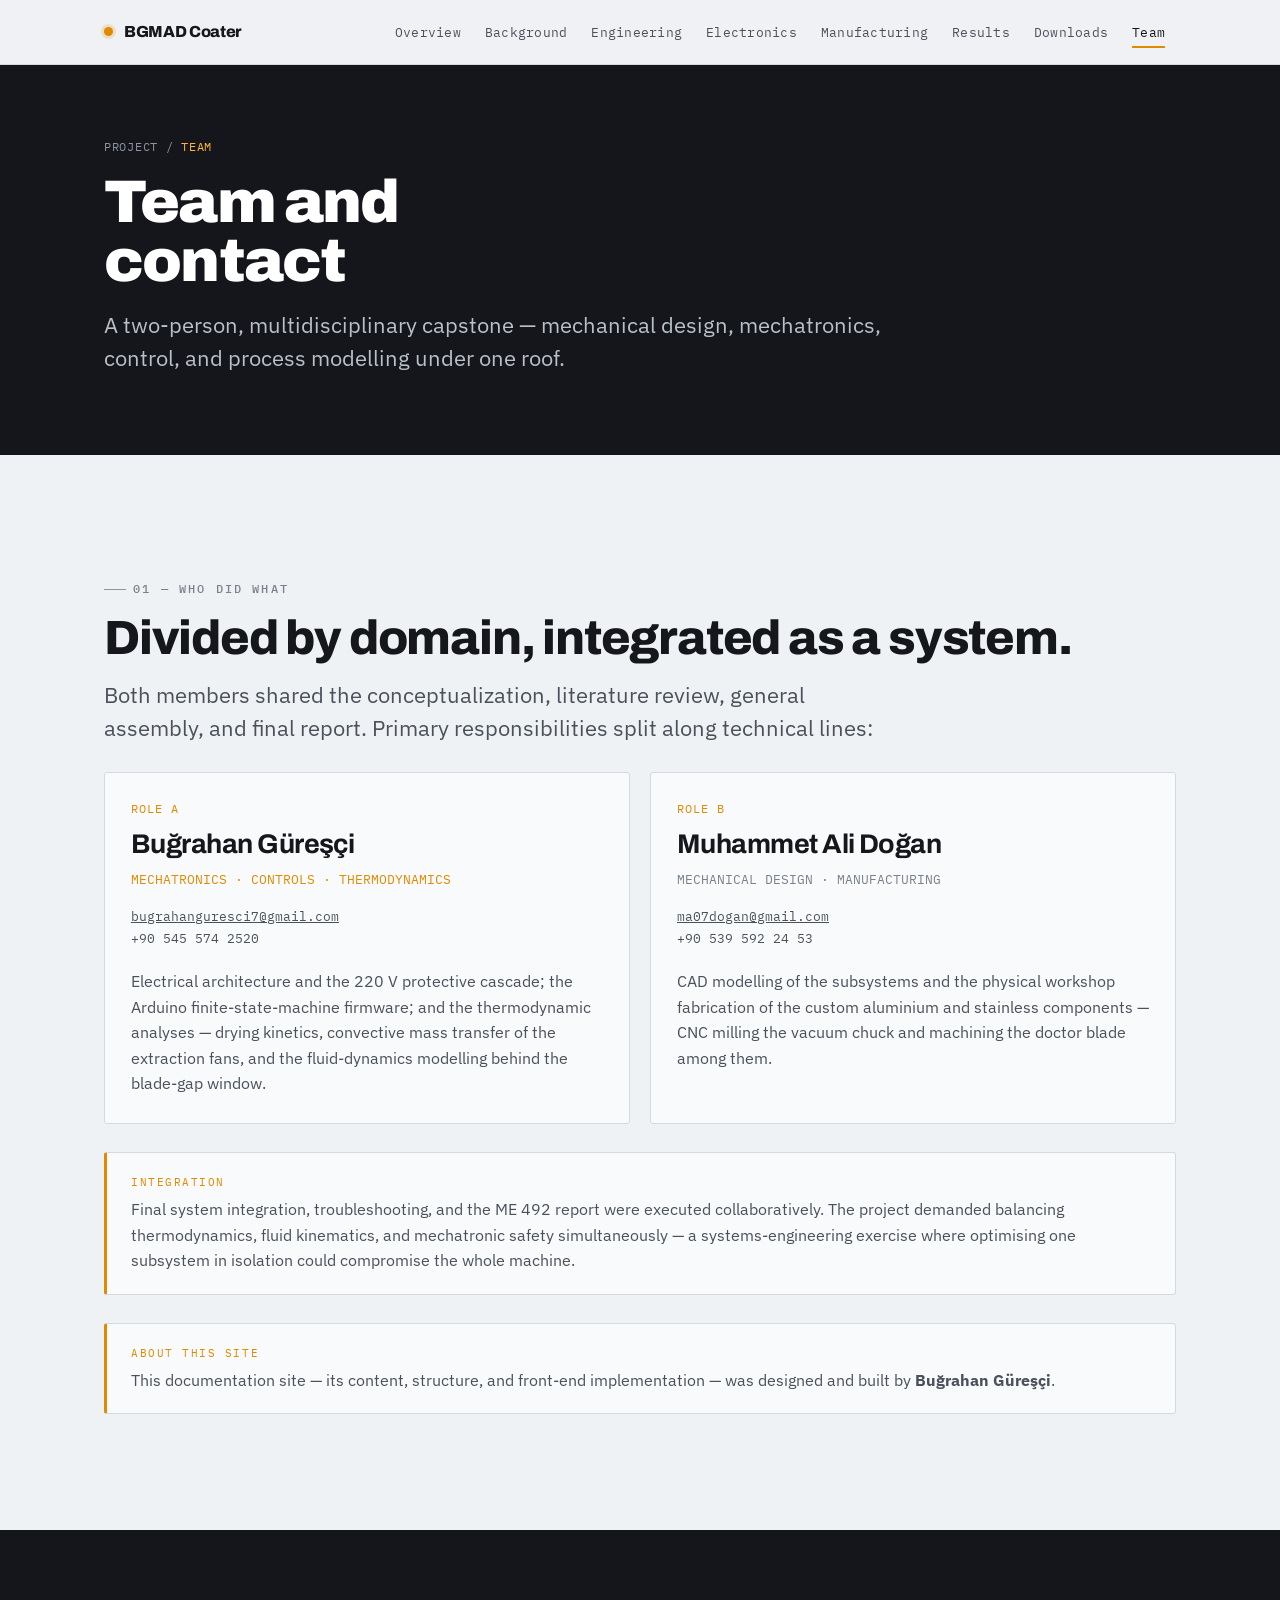
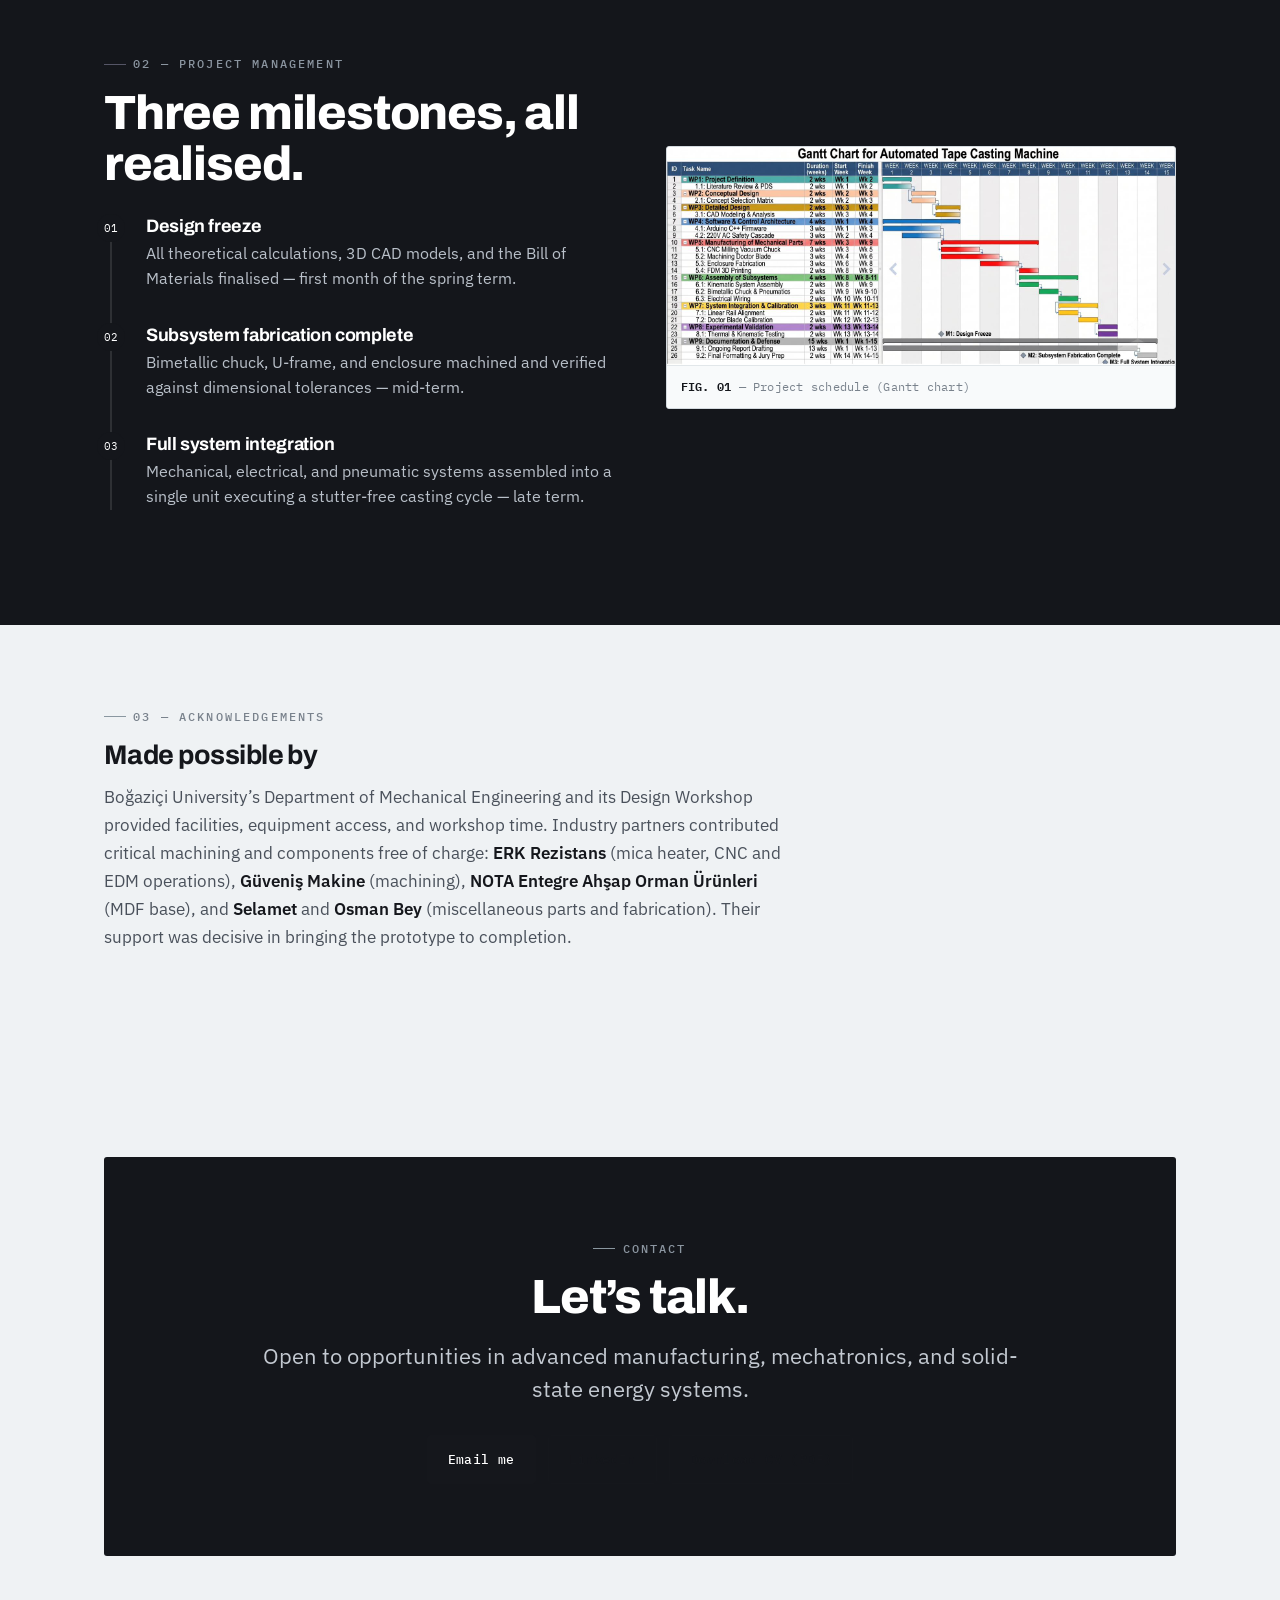
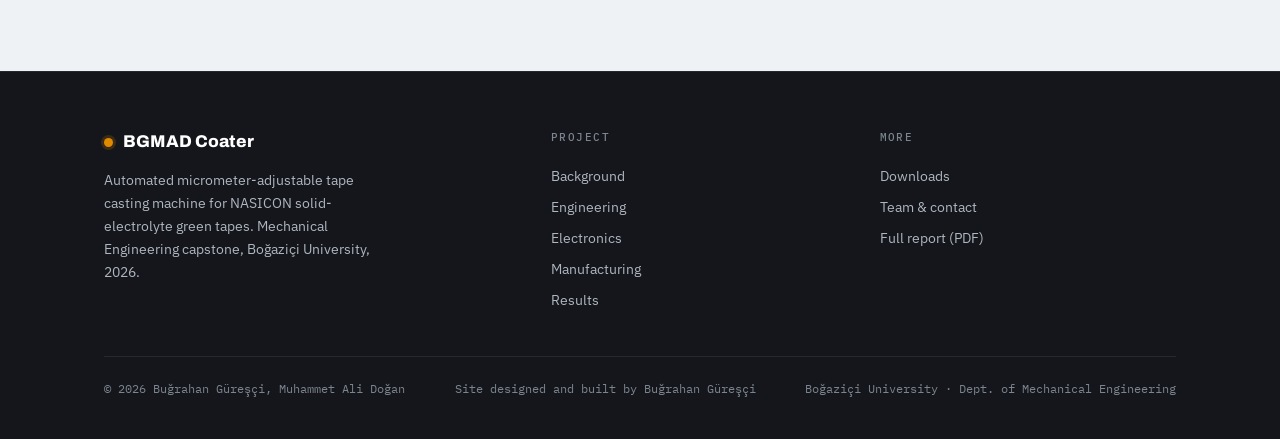
==== commit ee063f0a: "Update contact details in about.html Added contact information for team members." ====
--- a/about.html
+++ b/about.html
@@ -46,12 +46,20 @@
         <span class="card__idx">ROLE A</span>
         <h3>Buğrahan Güreşçi</h3>
         <p class="mono" style="font-size:13px;color:var(--signal);margin:0 0 6px">MECHATRONICS · CONTROLS · THERMODYNAMICS</p>
+        <p class="mono" style="font-size:13px;color:var(--ink-2);margin:0 0 10px">
+          <a href="mailto:bugrahanguresci7@gmail.com" style="text-decoration:underline">bugrahanguresci7@gmail.com</a><br>
+          +90 545 574 2520
+        </p>
         <p>Electrical architecture and the 220 V protective cascade; the Arduino finite-state-machine firmware; and the thermodynamic analyses — drying kinetics, convective mass transfer of the extraction fans, and the fluid-dynamics modelling behind the blade-gap window.</p>
       </div>
       <div class="card">
         <span class="card__idx">ROLE B</span>
         <h3>Muhammet Ali Doğan</h3>
         <p class="mono" style="font-size:13px;color:var(--ink-3);margin:0 0 6px">MECHANICAL DESIGN · MANUFACTURING</p>
+        <p class="mono" style="font-size:13px;color:var(--ink-2);margin:0 0 10px">
+          <a href="mailto:ma07dogan@gmail.com" style="text-decoration:underline">ma07dogan@gmail.com</a><br>
+          +90 539 592 24 53
+        </p>
         <p>CAD modelling of the subsystems and the physical workshop fabrication of the custom aluminium and stainless components — CNC milling the vacuum chuck and machining the doctor blade among them.</p>
       </div>
     </div>
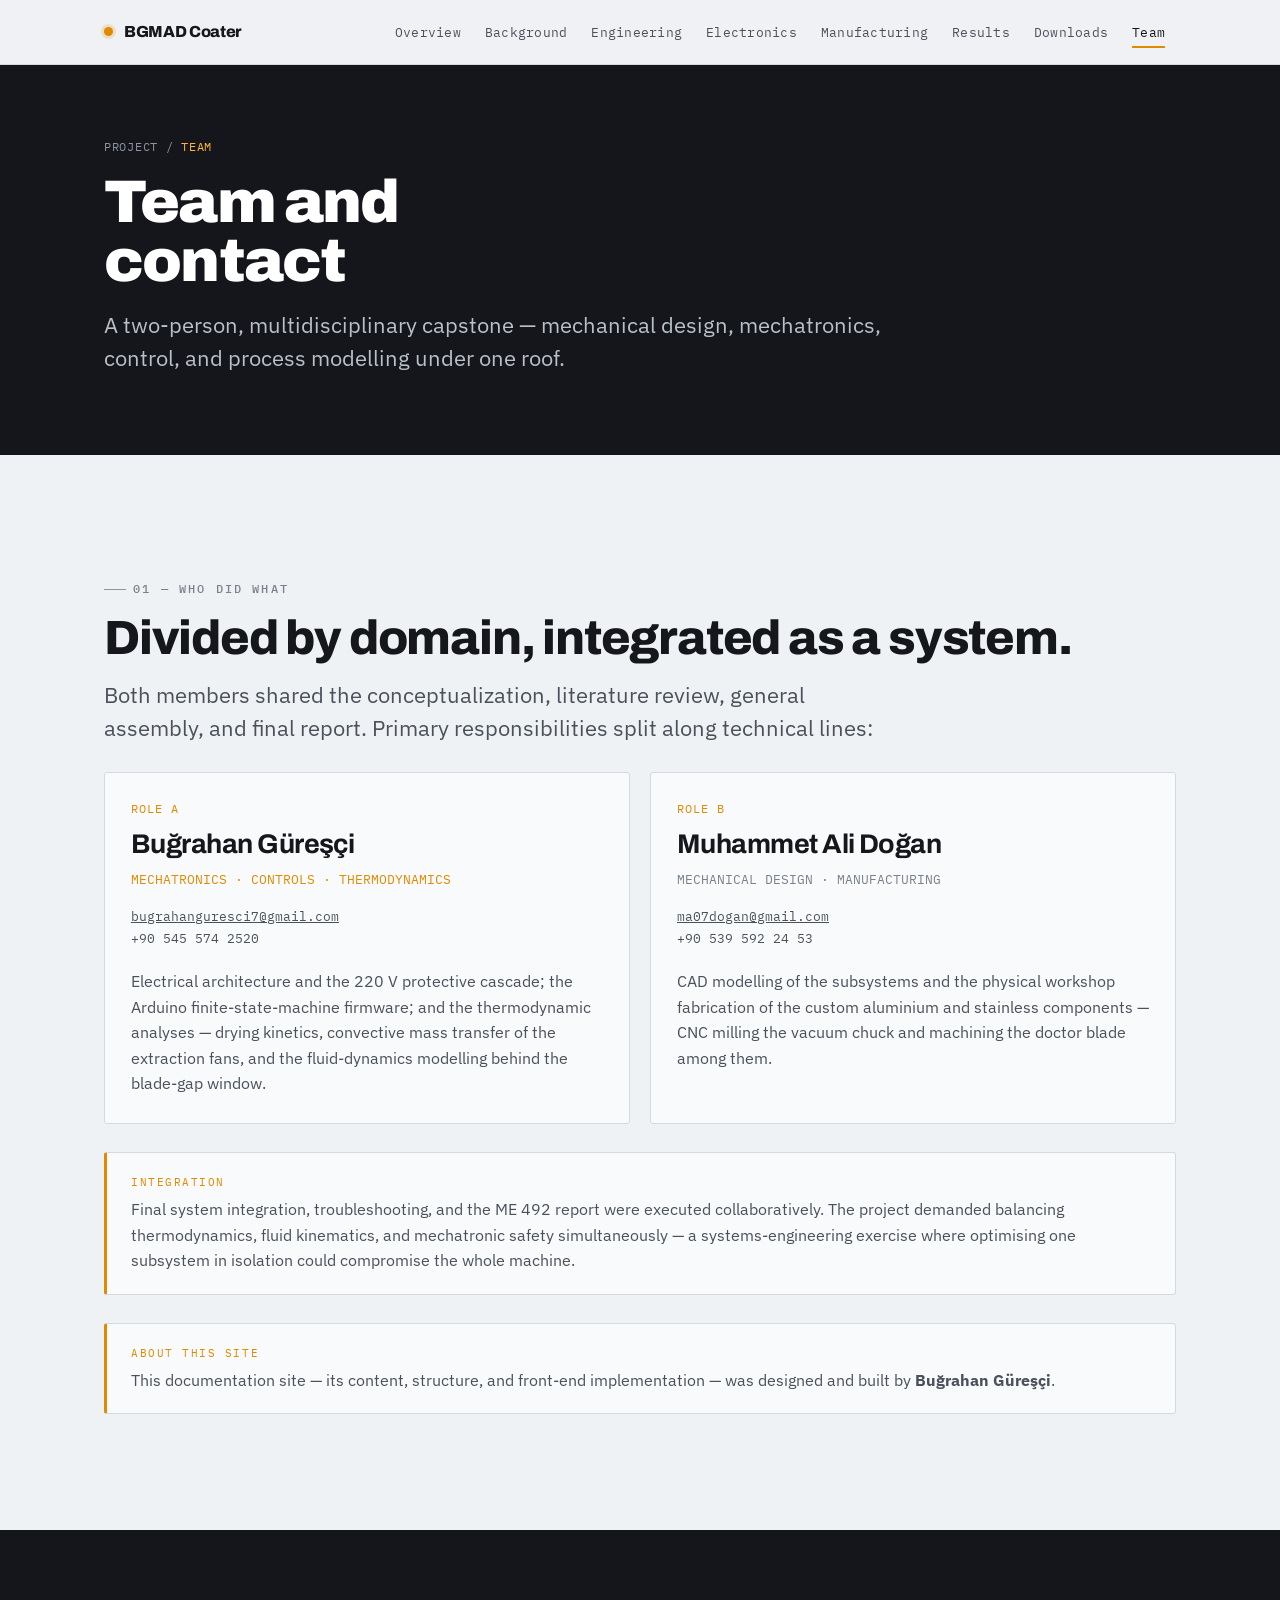
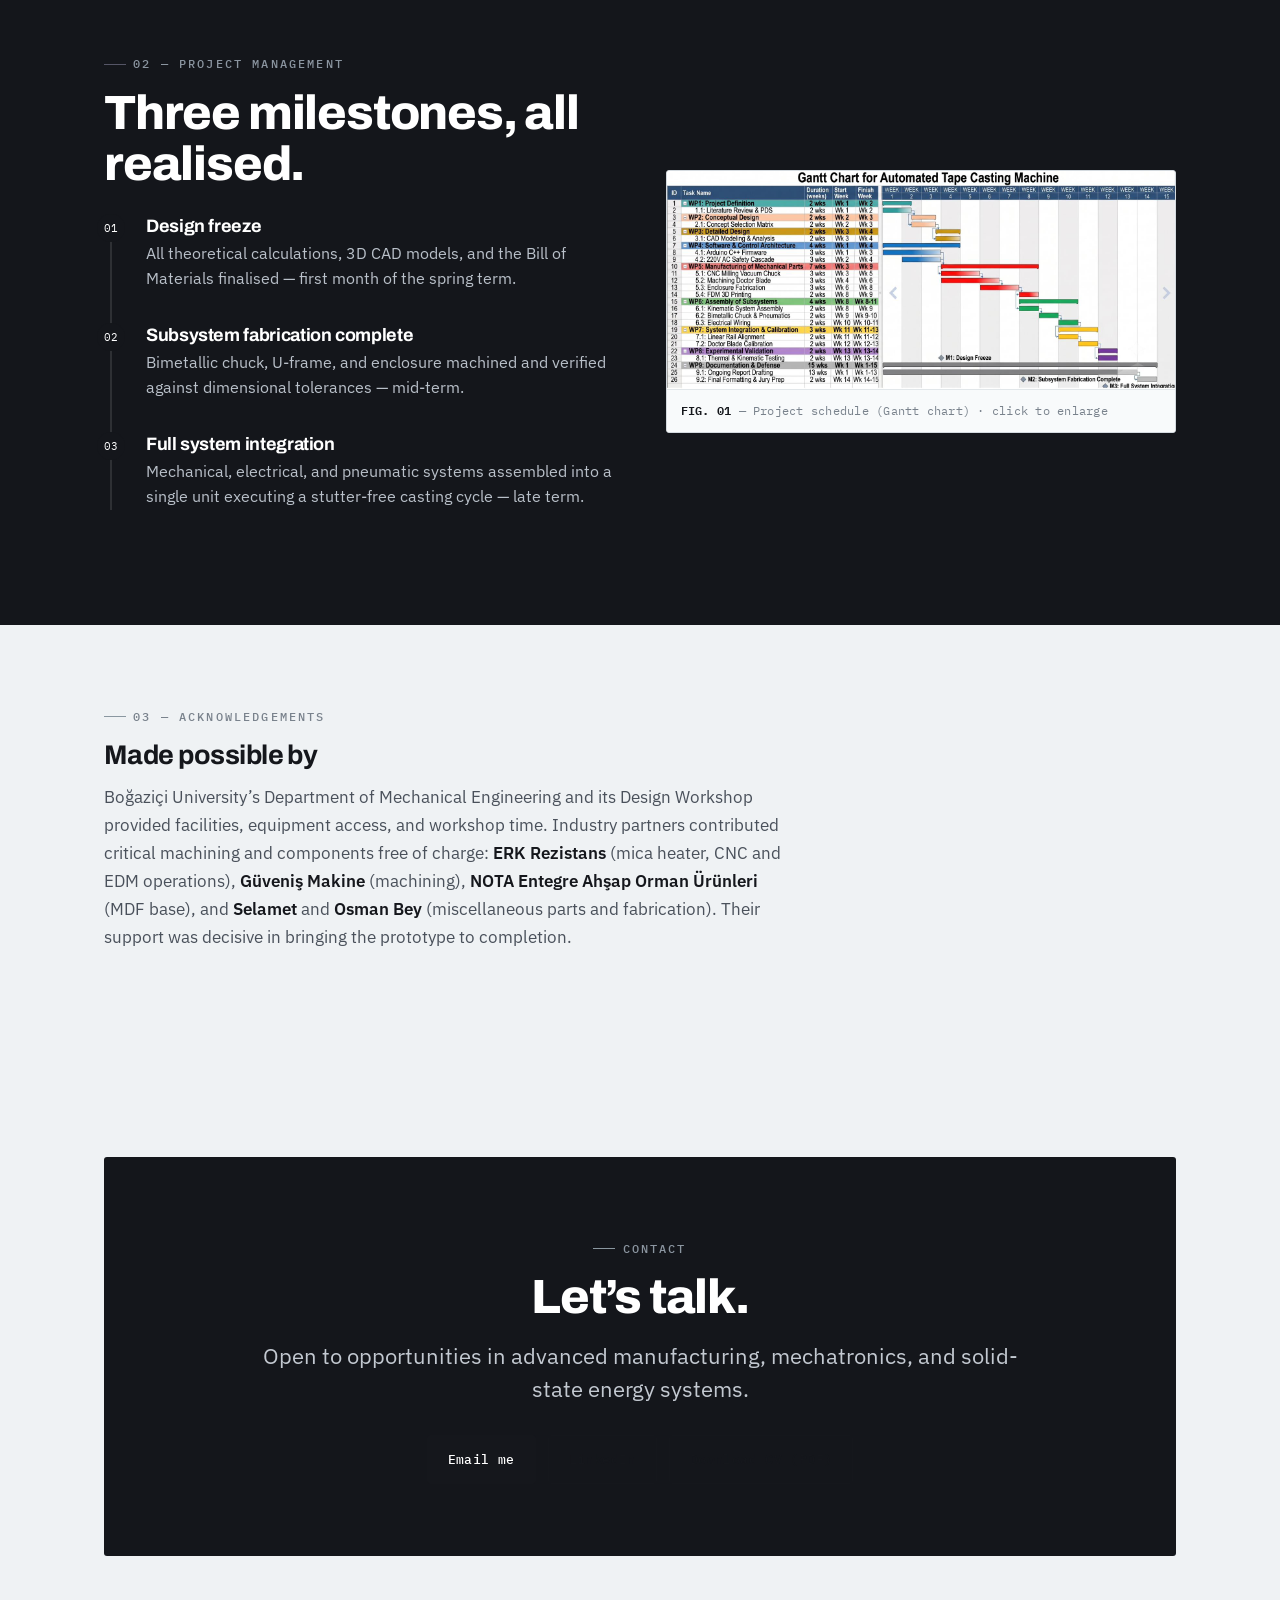
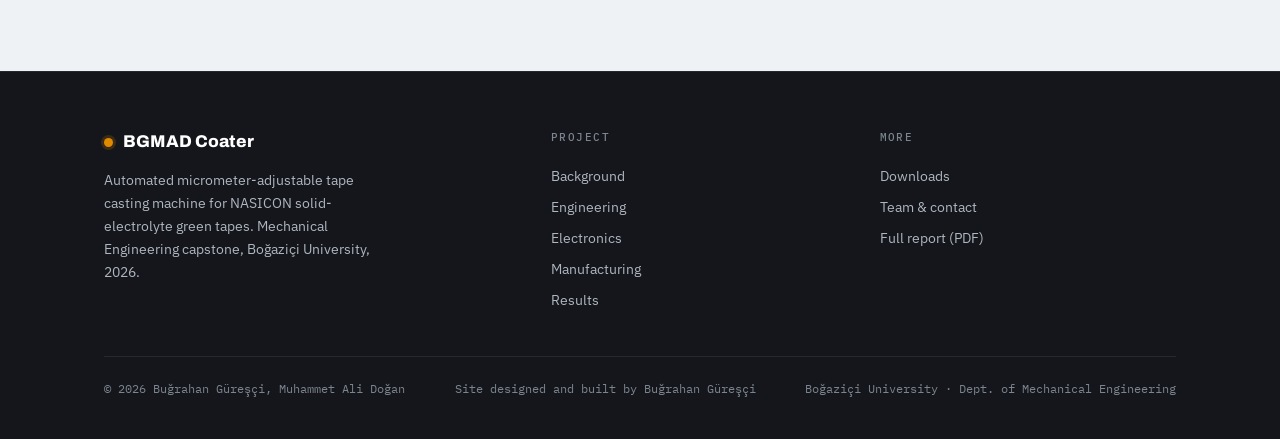
==== commit b605a240: "Update about.html" ====
--- a/about.html
+++ b/about.html
@@ -77,7 +77,7 @@
 <!-- PROJECT MANAGEMENT -->
 <section class="section dark">
   <div class="wrap">
-    <div class="split">
+    <div class="split split--stack">
       <div>
         <span class="eyebrow">02 — Project management</span>
         <h2 class="mt-s" style="color:#fff">Three milestones, all realised.</h2>
@@ -96,9 +96,11 @@
           </div>
         </div>
       </div>
-      <div class="figure">
-        <img src="Gant_chart.png" alt="Project Gantt chart">
-        <div class="figure__cap"><b>FIG. 01</b> — Project schedule (Gantt chart)</div>
+      <div class="figure mt-l">
+        <a href="Gant_chart.png" target="_blank" rel="noopener">
+          <img src="Gant_chart.png" alt="Project Gantt chart">
+        </a>
+        <div class="figure__cap"><b>FIG. 01</b> — Project schedule (Gantt chart) · click to enlarge</div>
       </div>
     </div>
   </div>
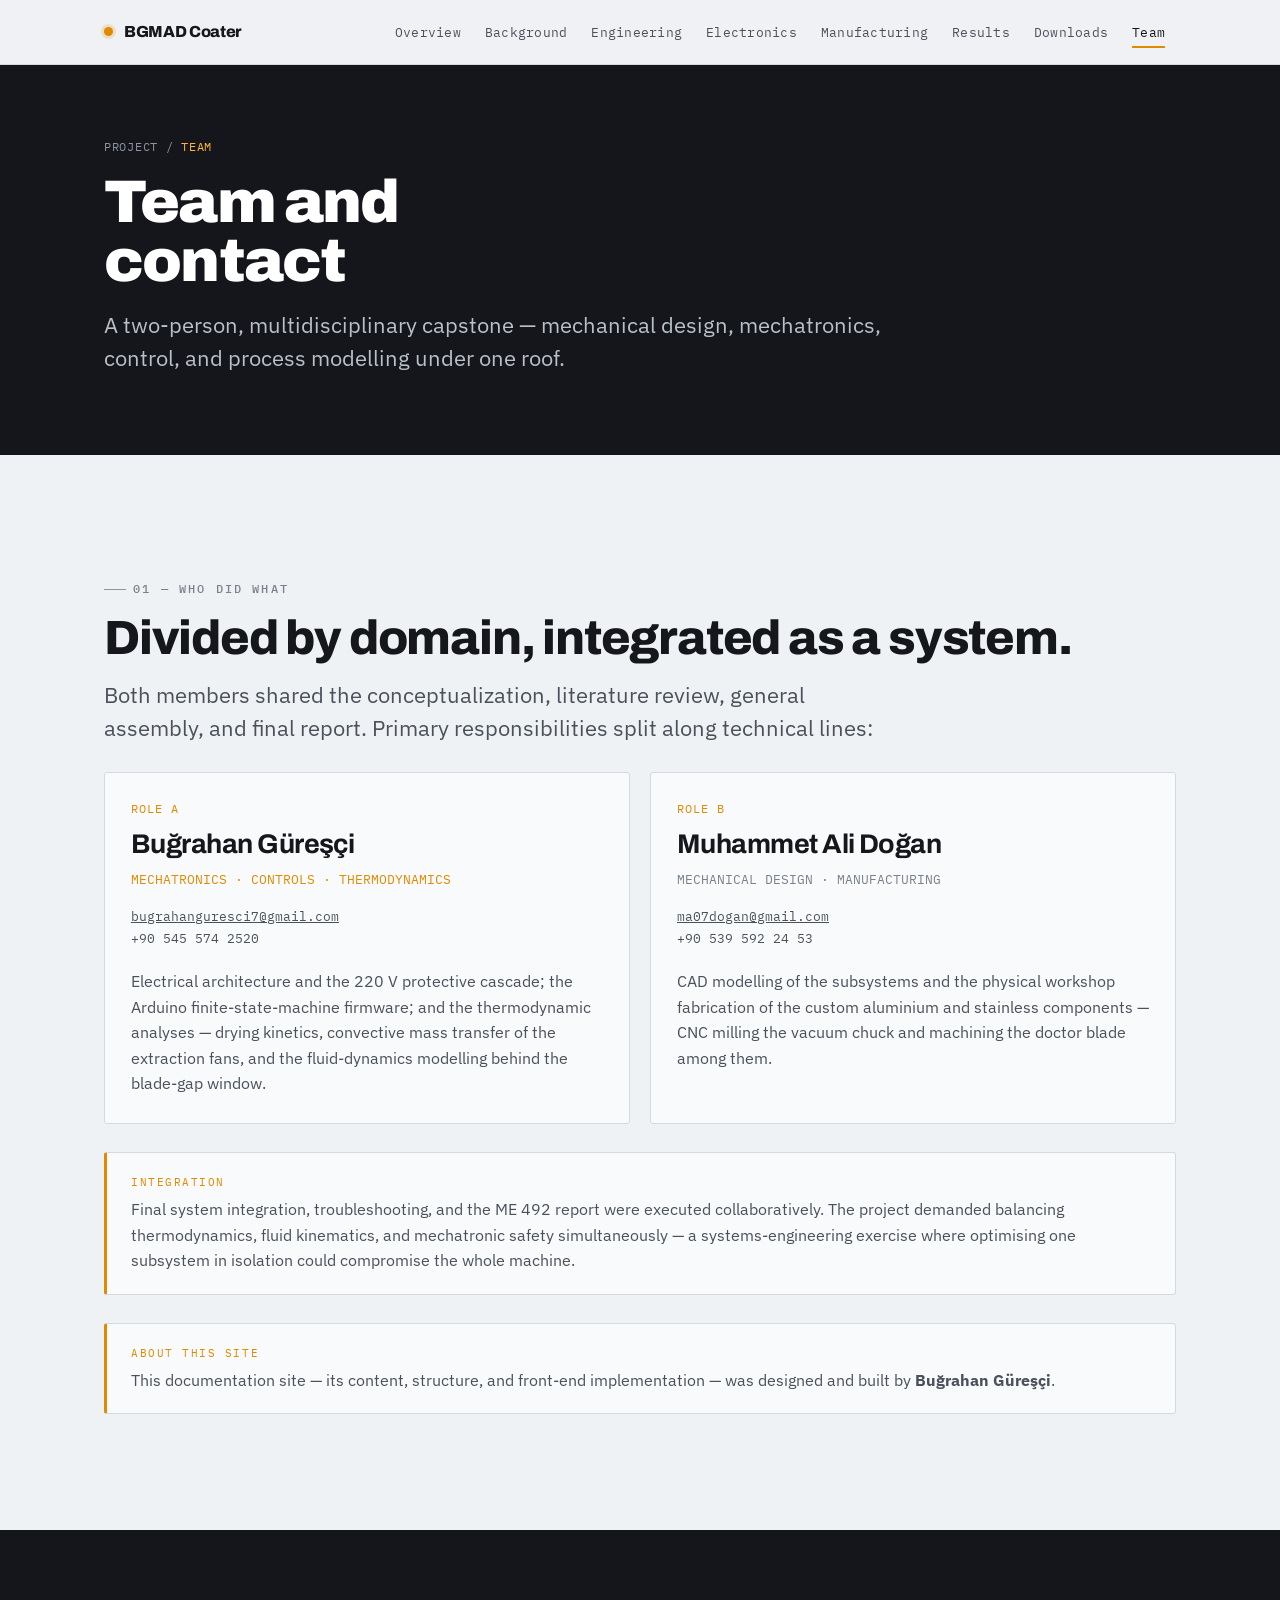
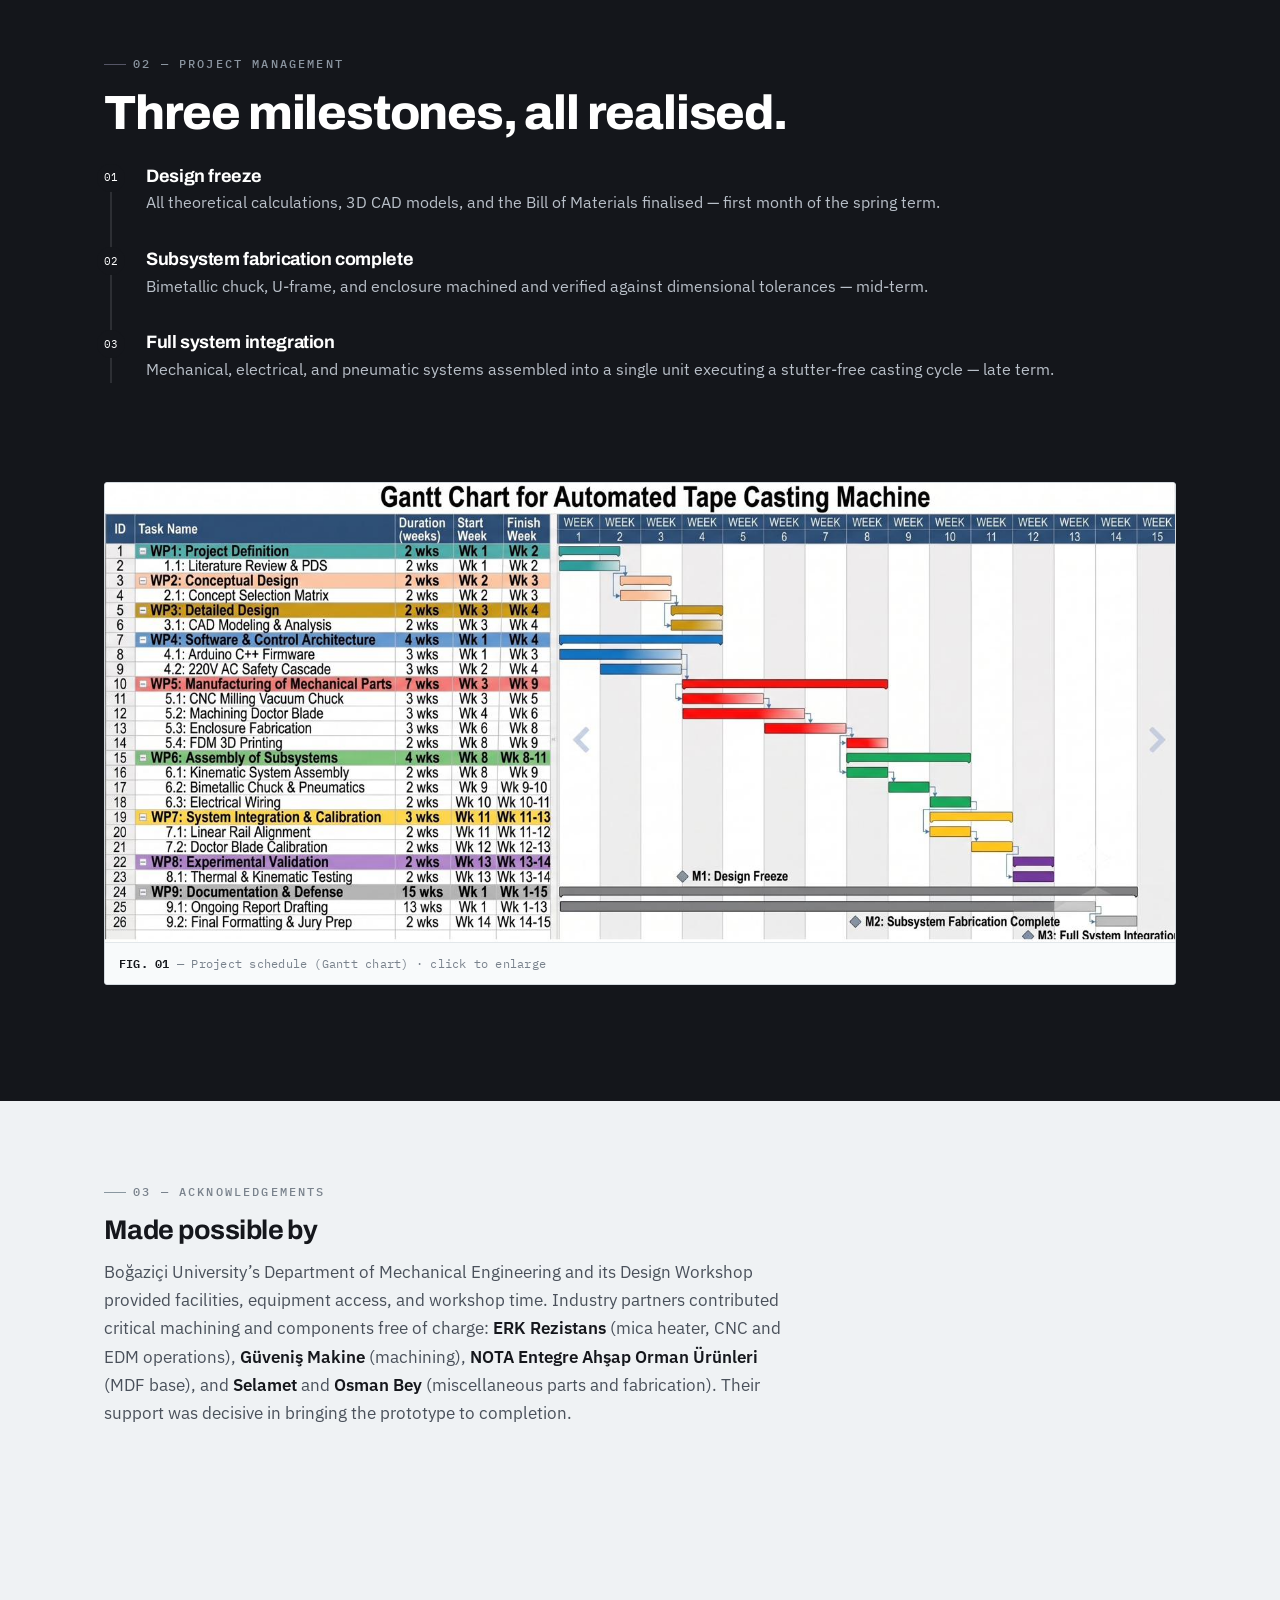
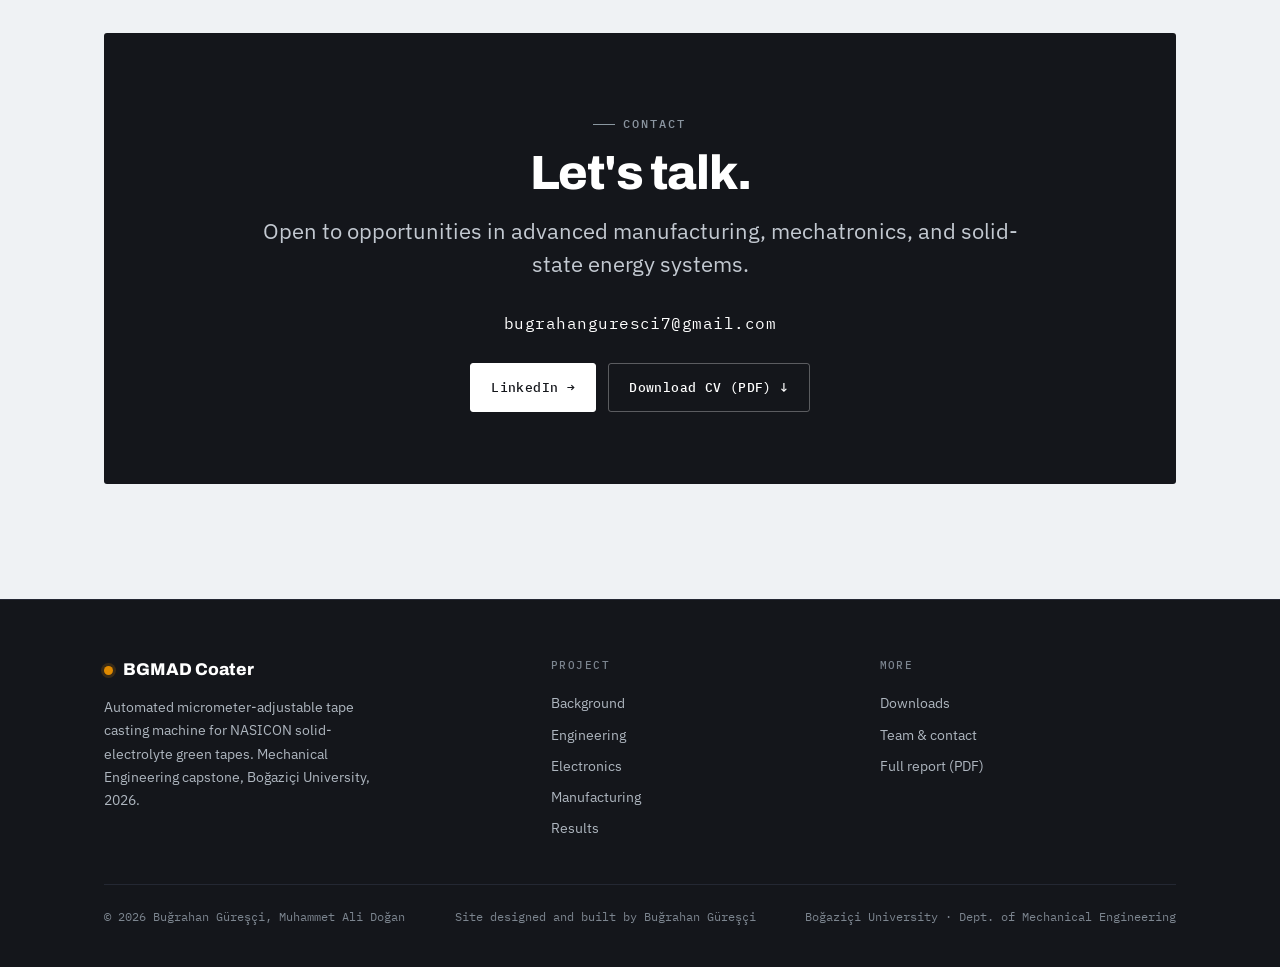
==== commit 7000365b: "Update about.html" ====
--- a/about.html
+++ b/about.html
@@ -122,13 +122,12 @@
   <div class="wrap">
     <div class="cta">
       <span class="eyebrow" style="justify-content:center;color:#8B95A0">Contact</span>
-      <h2 class="mt-s">Let’s talk.</h2>
+      <h2 class="mt-s">Let's talk.</h2>
       <p class="lead">Open to opportunities in advanced manufacturing, mechatronics, and solid-state energy systems.</p>
-      <!-- REPLACE the href values below with your real email, LinkedIn and CV link. -->
+      <p class="mono" style="color:#fff;font-size:16px;margin:2px 0 26px;letter-spacing:.03em">bugrahanguresci7@gmail.com</p>
       <div class="btnrow">
-        <a class="btn" href="mailto:your.email@example.com">Email me</a>
-        <a class="btn btn--ghost" href="#" target="_blank" rel="noopener">LinkedIn</a>
-        <a class="btn btn--ghost" href="#" target="_blank" rel="noopener">Download CV (PDF)</a>
+        <a class="btn" href="https://www.linkedin.com/in/bugrahan-guresci-908625348" target="_blank" rel="noopener" style="background:#fff;color:#15171C;border-color:#fff">LinkedIn →</a>
+        <a class="btn btn--ghost" href="CV_BugrahanGuresci_isbasvuru.pdf" download="Bugrahan_Guresci_CV.pdf" style="background:transparent;color:#fff;border-color:rgba(255,255,255,.3)">Download CV (PDF) ↓</a>
       </div>
     </div>
   </div>
--- a/style.css
+++ b/style.css
@@ -182,6 +182,7 @@
   line-height:1;letter-spacing:-.02em}
 .dim__val .u{font-family:var(--f-mono);font-size:14px;font-weight:500;
   color:var(--ink-3);margin-left:4px;letter-spacing:0}
+.dark .dim__val:not(.is-signal){color:var(--ink)}
 .dim__val.is-signal{color:var(--signal)}
 .dim__note{font-size:14px;color:var(--ink-2);margin-top:9px;line-height:1.45}
 
@@ -207,6 +208,7 @@
 .split{display:grid;grid-template-columns:1fr 1fr;gap:clamp(28px,4vw,56px);
   align-items:center}
 .split--rev .split__media{order:2}
+.split--stack{grid-template-columns:1fr}
 .split__media{border:1px solid var(--line);border-radius:var(--r);overflow:hidden;
   background:var(--paper-2)}
 .split__media img{width:100%;object-fit:cover}
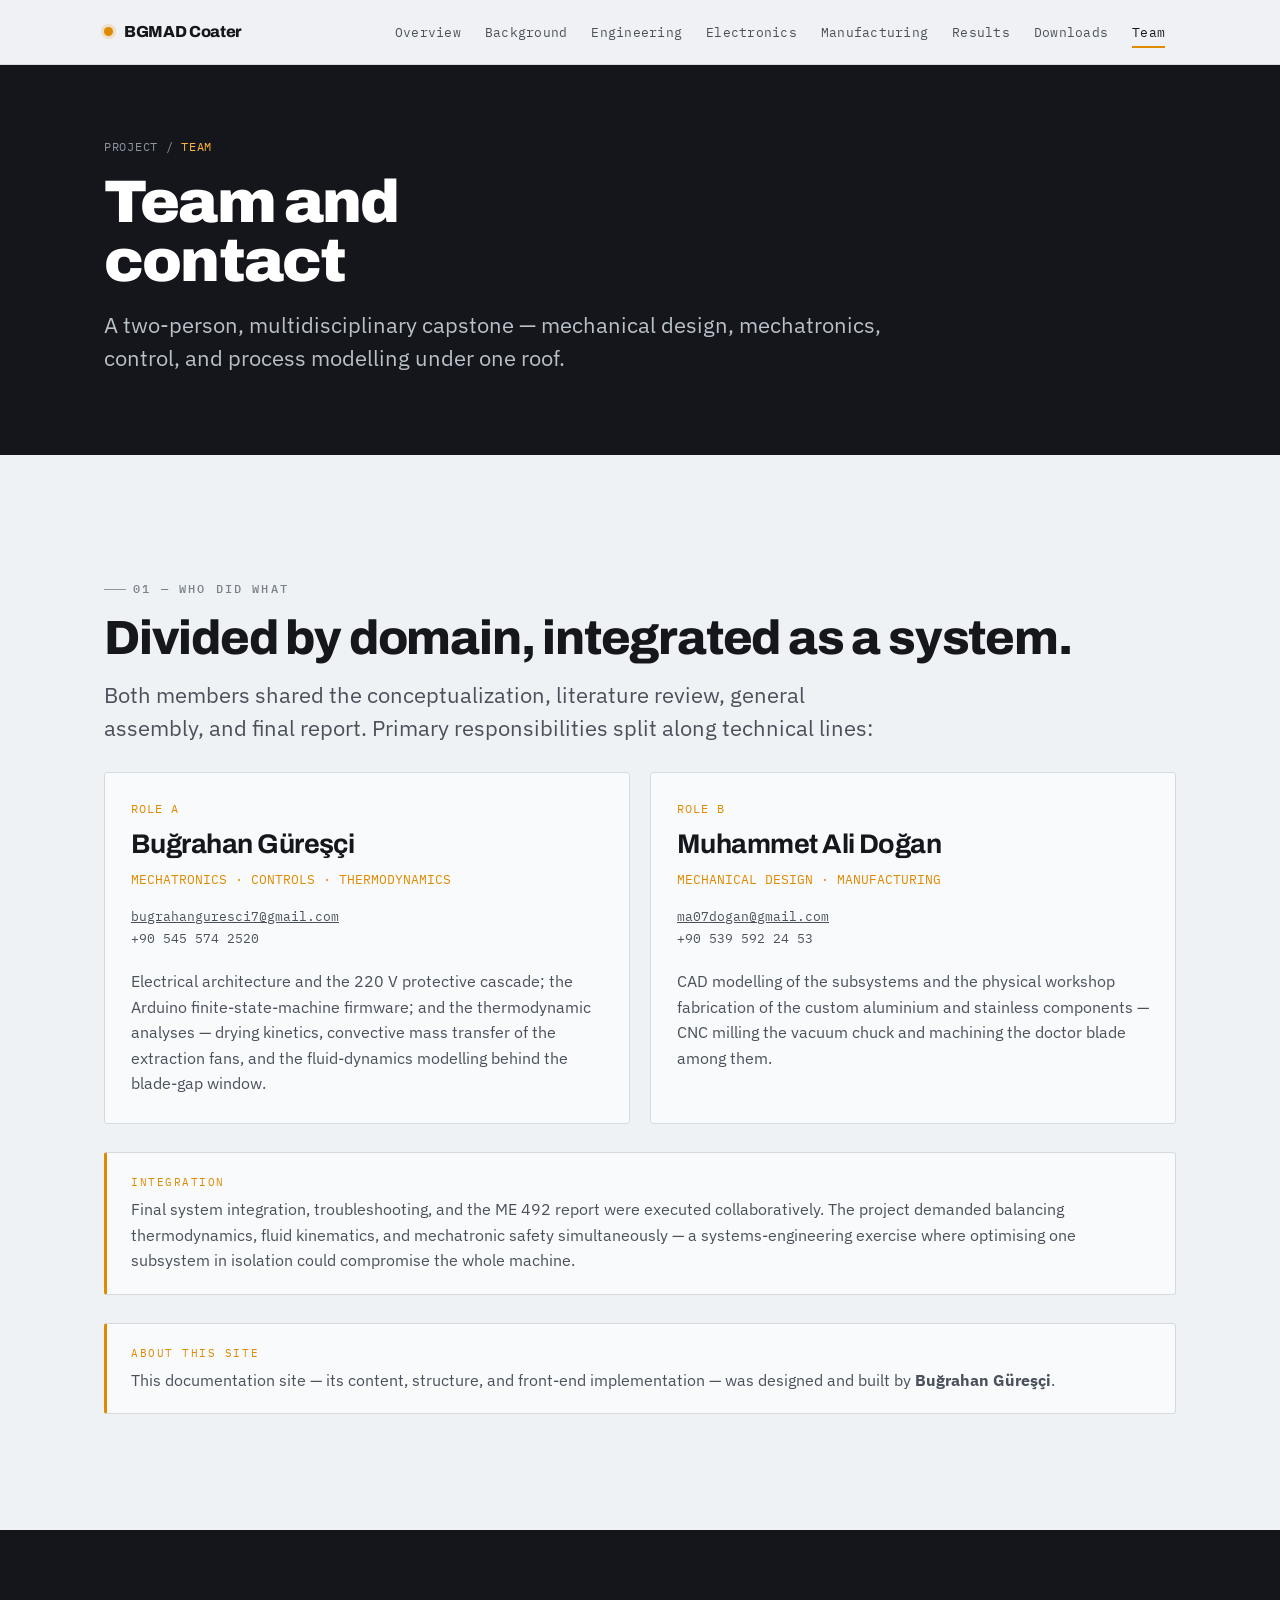
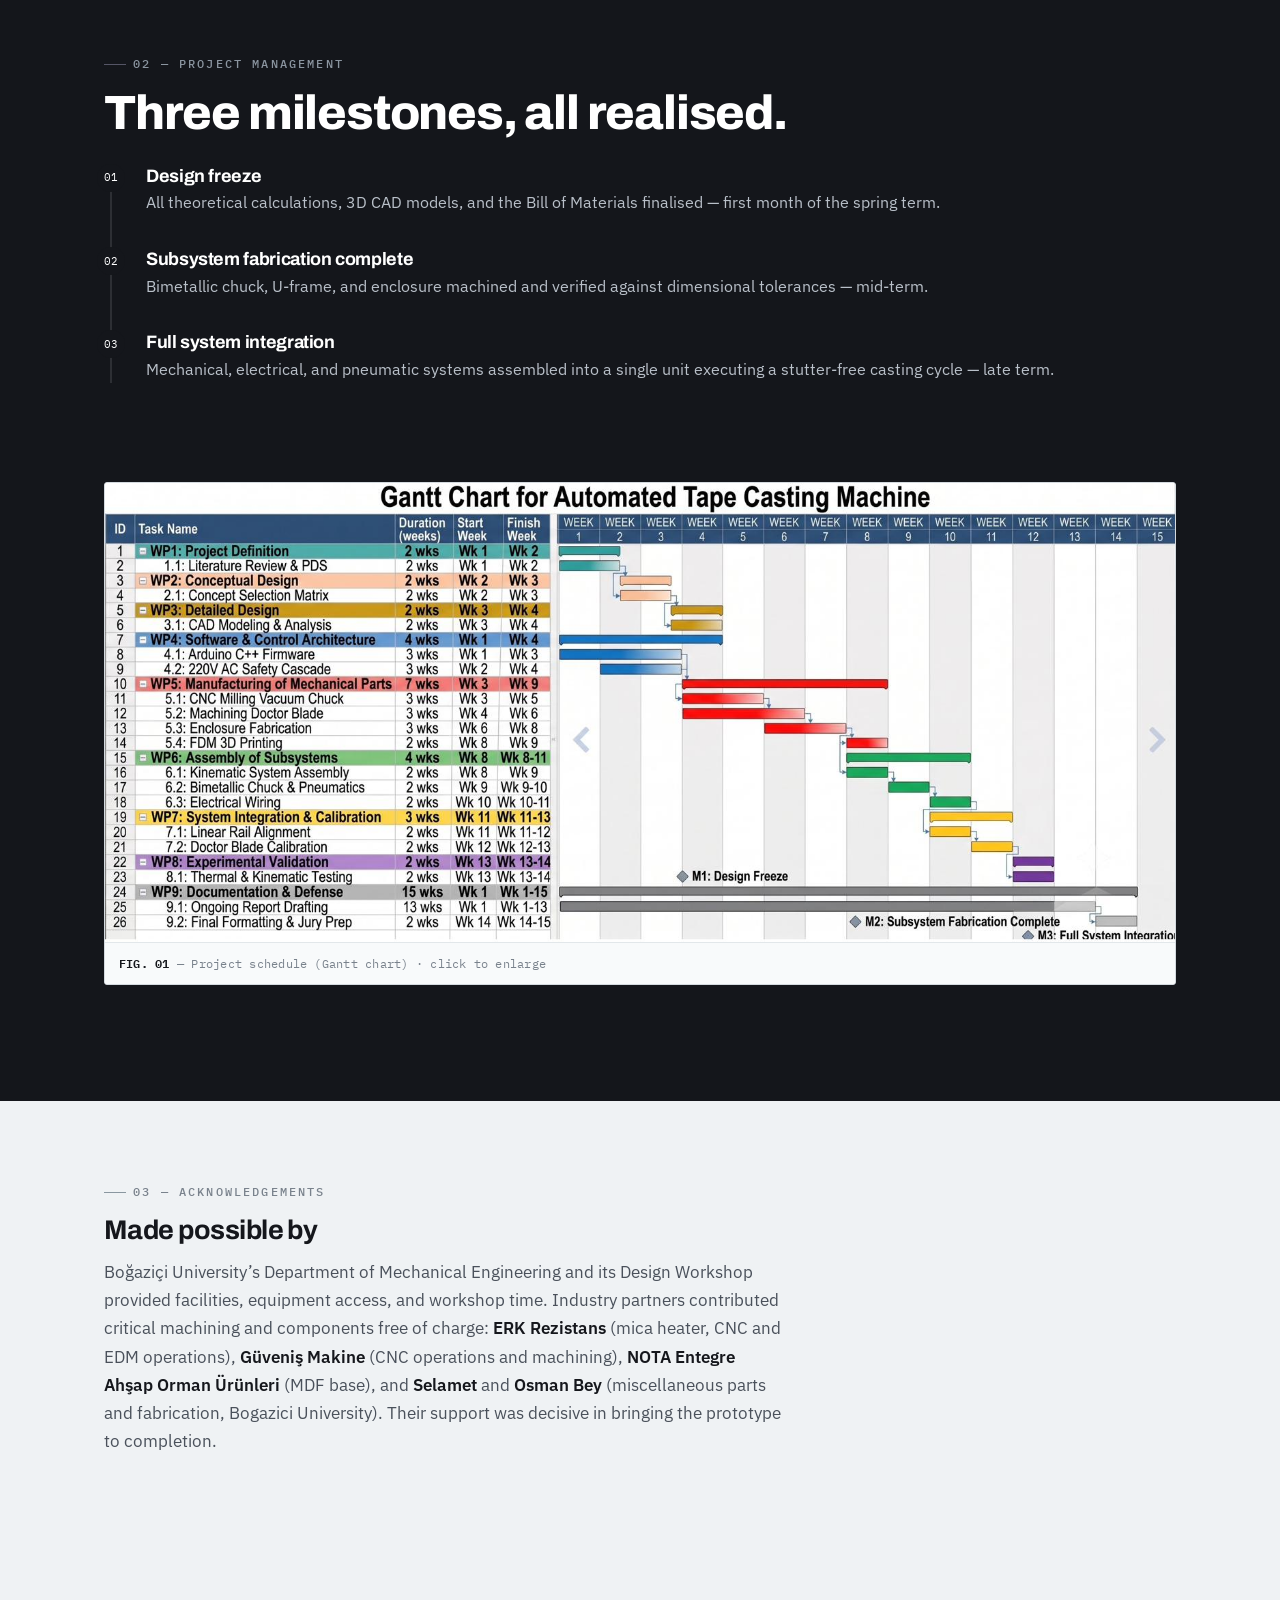
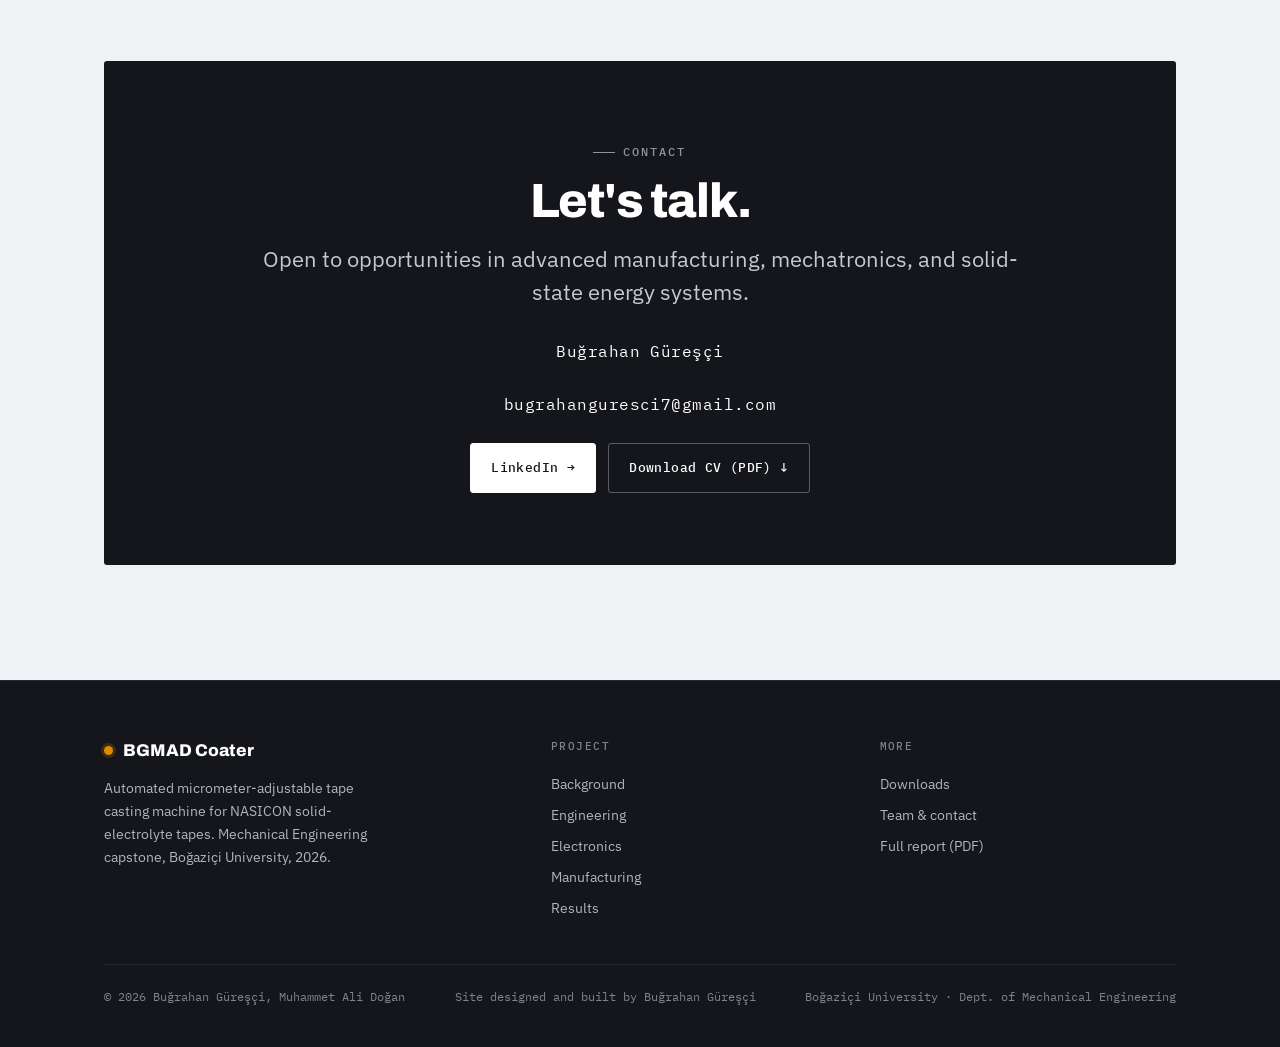
==== commit 34eb7b0e: "Refine text in about.html for accuracy and clarity Updated acknowledgements and contact information " ====
--- a/about.html
+++ b/about.html
@@ -55,7 +55,7 @@
       <div class="card">
         <span class="card__idx">ROLE B</span>
         <h3>Muhammet Ali Doğan</h3>
-        <p class="mono" style="font-size:13px;color:var(--ink-3);margin:0 0 6px">MECHANICAL DESIGN · MANUFACTURING</p>
+        <p class="mono" style="font-size:13px;color:var(--signal);margin:0 0 6px">MECHANICAL DESIGN · MANUFACTURING</p>
         <p class="mono" style="font-size:13px;color:var(--ink-2);margin:0 0 10px">
           <a href="mailto:ma07dogan@gmail.com" style="text-decoration:underline">ma07dogan@gmail.com</a><br>
           +90 539 592 24 53
@@ -112,7 +112,7 @@
     <span class="eyebrow">03 — Acknowledgements</span>
     <h3 class="mt-s">Made possible by</h3>
     <div class="prose mt-s">
-      <p>Boğaziçi University’s Department of Mechanical Engineering and its Design Workshop provided facilities, equipment access, and workshop time. Industry partners contributed critical machining and components free of charge: <strong>ERK Rezistans</strong> (mica heater, CNC and EDM operations), <strong>Güveniş Makine</strong> (machining), <strong>NOTA Entegre Ahşap Orman Ürünleri</strong> (MDF base), and <strong>Selamet</strong> and <strong>Osman Bey</strong> (miscellaneous parts and fabrication). Their support was decisive in bringing the prototype to completion.</p>
+      <p>Boğaziçi University’s Department of Mechanical Engineering and its Design Workshop provided facilities, equipment access, and workshop time. Industry partners contributed critical machining and components free of charge: <strong>ERK Rezistans</strong> (mica heater, CNC and EDM operations), <strong>Güveniş Makine</strong> (CNC operations and machining), <strong>NOTA Entegre Ahşap Orman Ürünleri</strong> (MDF base), and <strong>Selamet</strong> and <strong>Osman Bey</strong> (miscellaneous parts and fabrication, Bogazici University). Their support was decisive in bringing the prototype to completion.</p>
     </div>
   </div>
 </section>
@@ -124,6 +124,7 @@
       <span class="eyebrow" style="justify-content:center;color:#8B95A0">Contact</span>
       <h2 class="mt-s">Let's talk.</h2>
       <p class="lead">Open to opportunities in advanced manufacturing, mechatronics, and solid-state energy systems.</p>
+      <p class="mono" style="color:#fff;font-size:16px;margin:2px 0 26px;letter-spacing:.03em">Buğrahan Güreşçi</p>
       <p class="mono" style="color:#fff;font-size:16px;margin:2px 0 26px;letter-spacing:.03em">bugrahanguresci7@gmail.com</p>
       <div class="btnrow">
         <a class="btn" href="https://www.linkedin.com/in/bugrahan-guresci-908625348" target="_blank" rel="noopener" style="background:#fff;color:#15171C;border-color:#fff">LinkedIn →</a>
@@ -138,7 +139,7 @@
     <div class="foot__grid">
       <div>
         <div class="foot__brand"><span class="brand__tag"></span>BGMAD Coater</div>
-        <p style="max-width:34ch;margin:0">Automated micrometer-adjustable tape casting machine for NASICON solid-electrolyte green tapes. Mechanical Engineering capstone, Boğaziçi University, 2026.</p>
+        <p style="max-width:34ch;margin:0">Automated micrometer-adjustable tape casting machine for NASICON solid-electrolyte tapes. Mechanical Engineering capstone, Boğaziçi University, 2026.</p>
       </div>
       <div>
         <h5>Project</h5>
